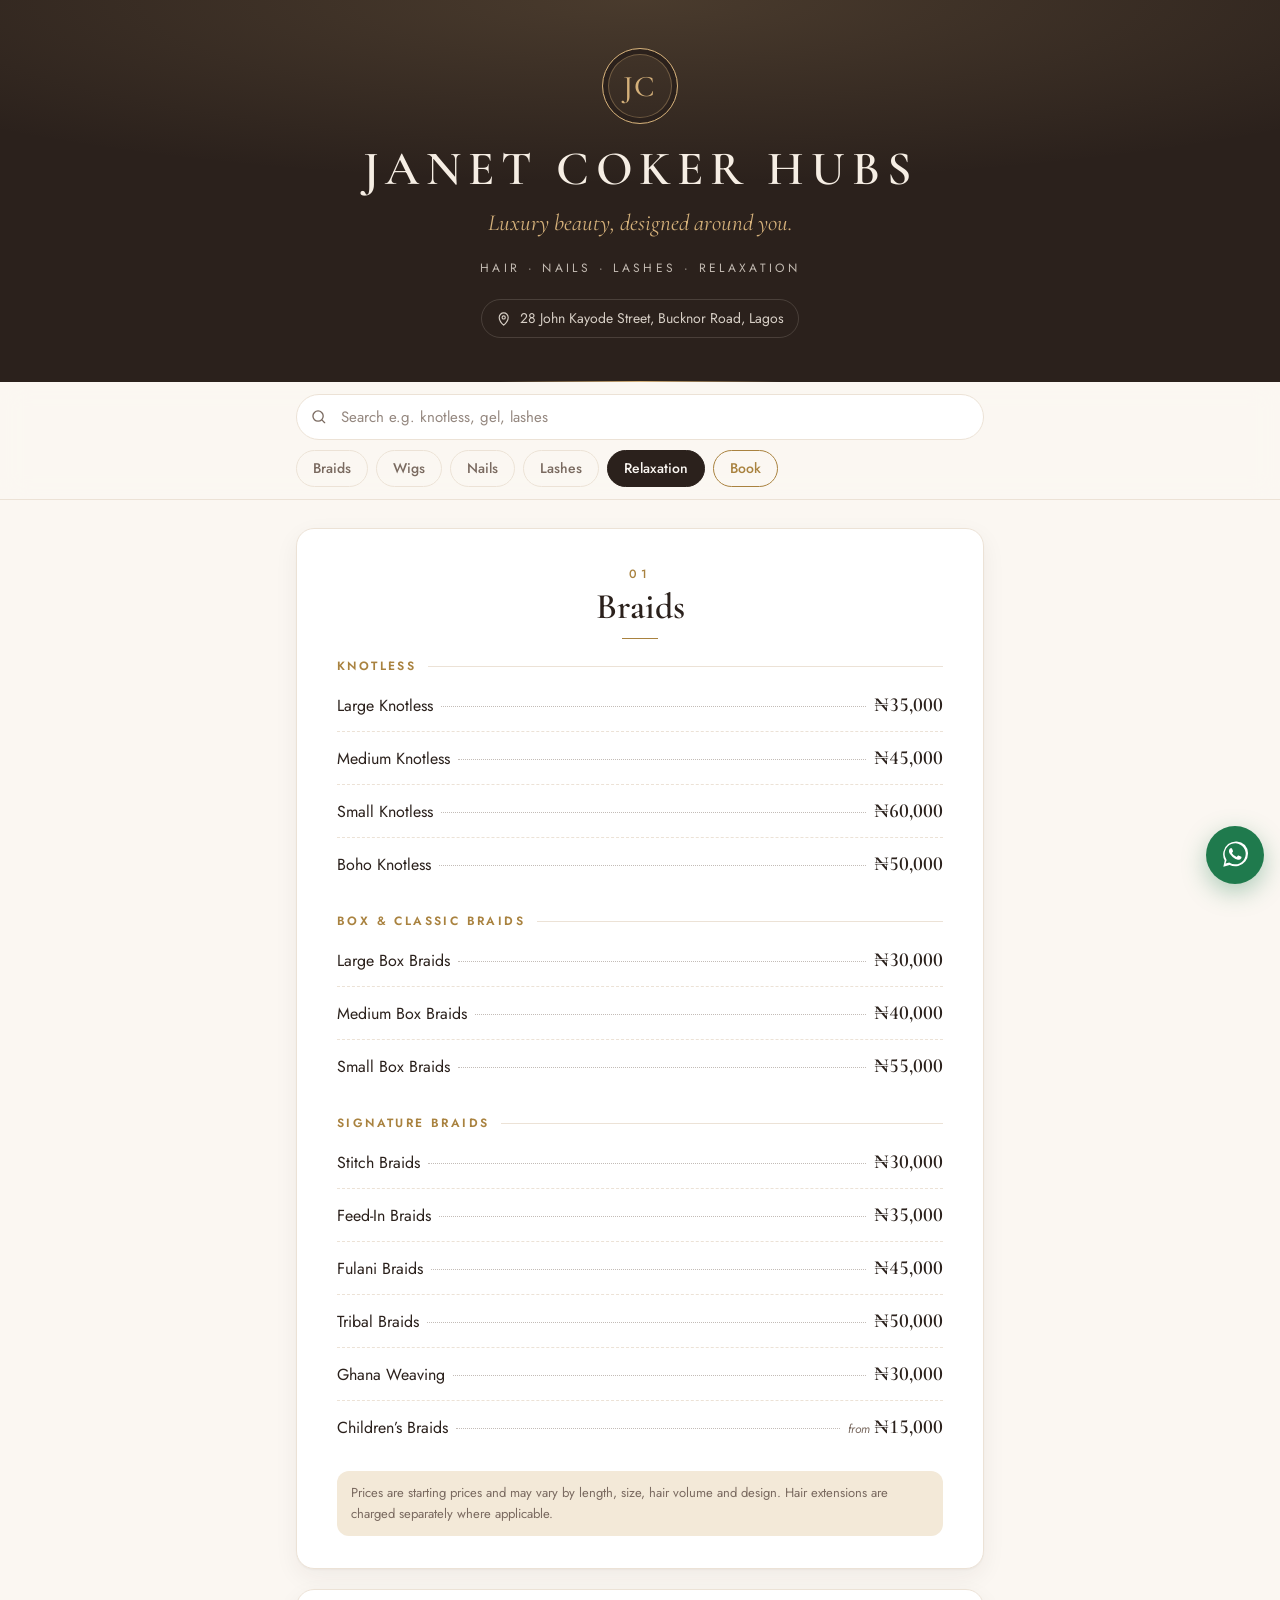
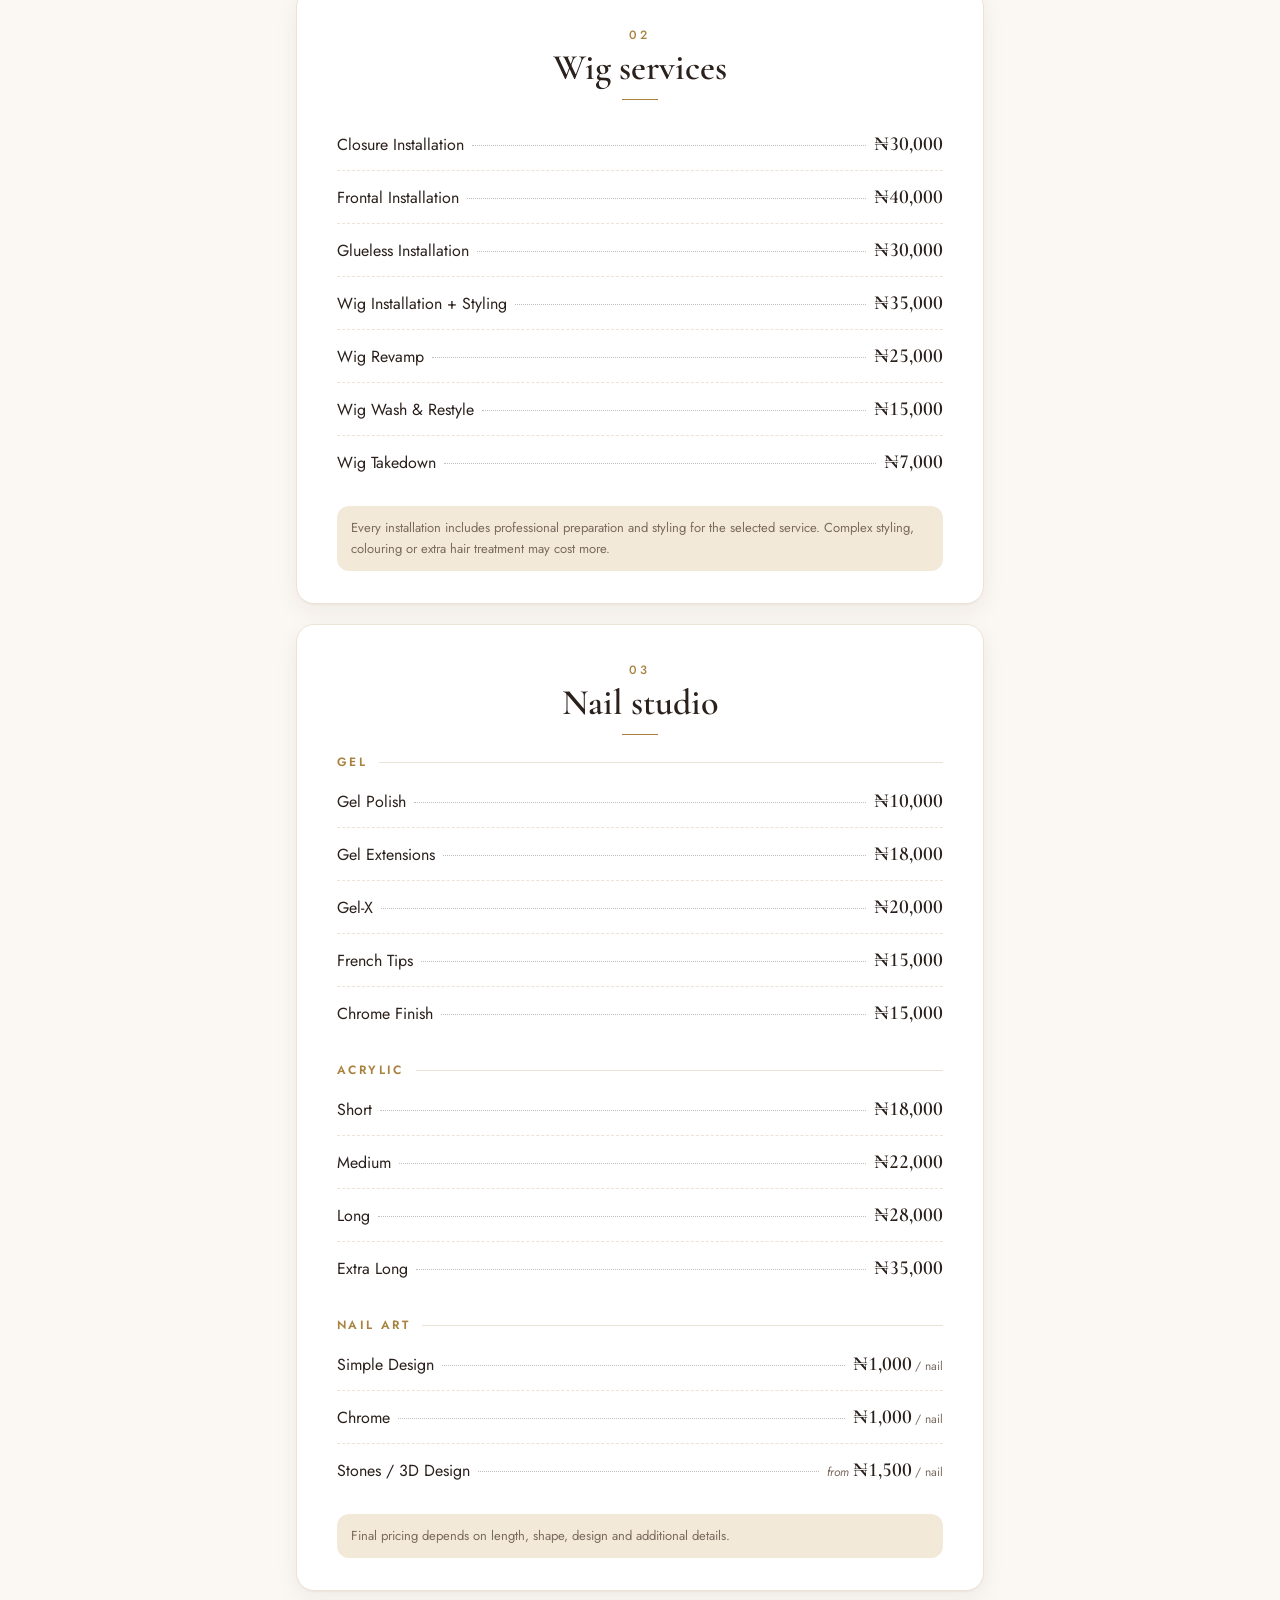
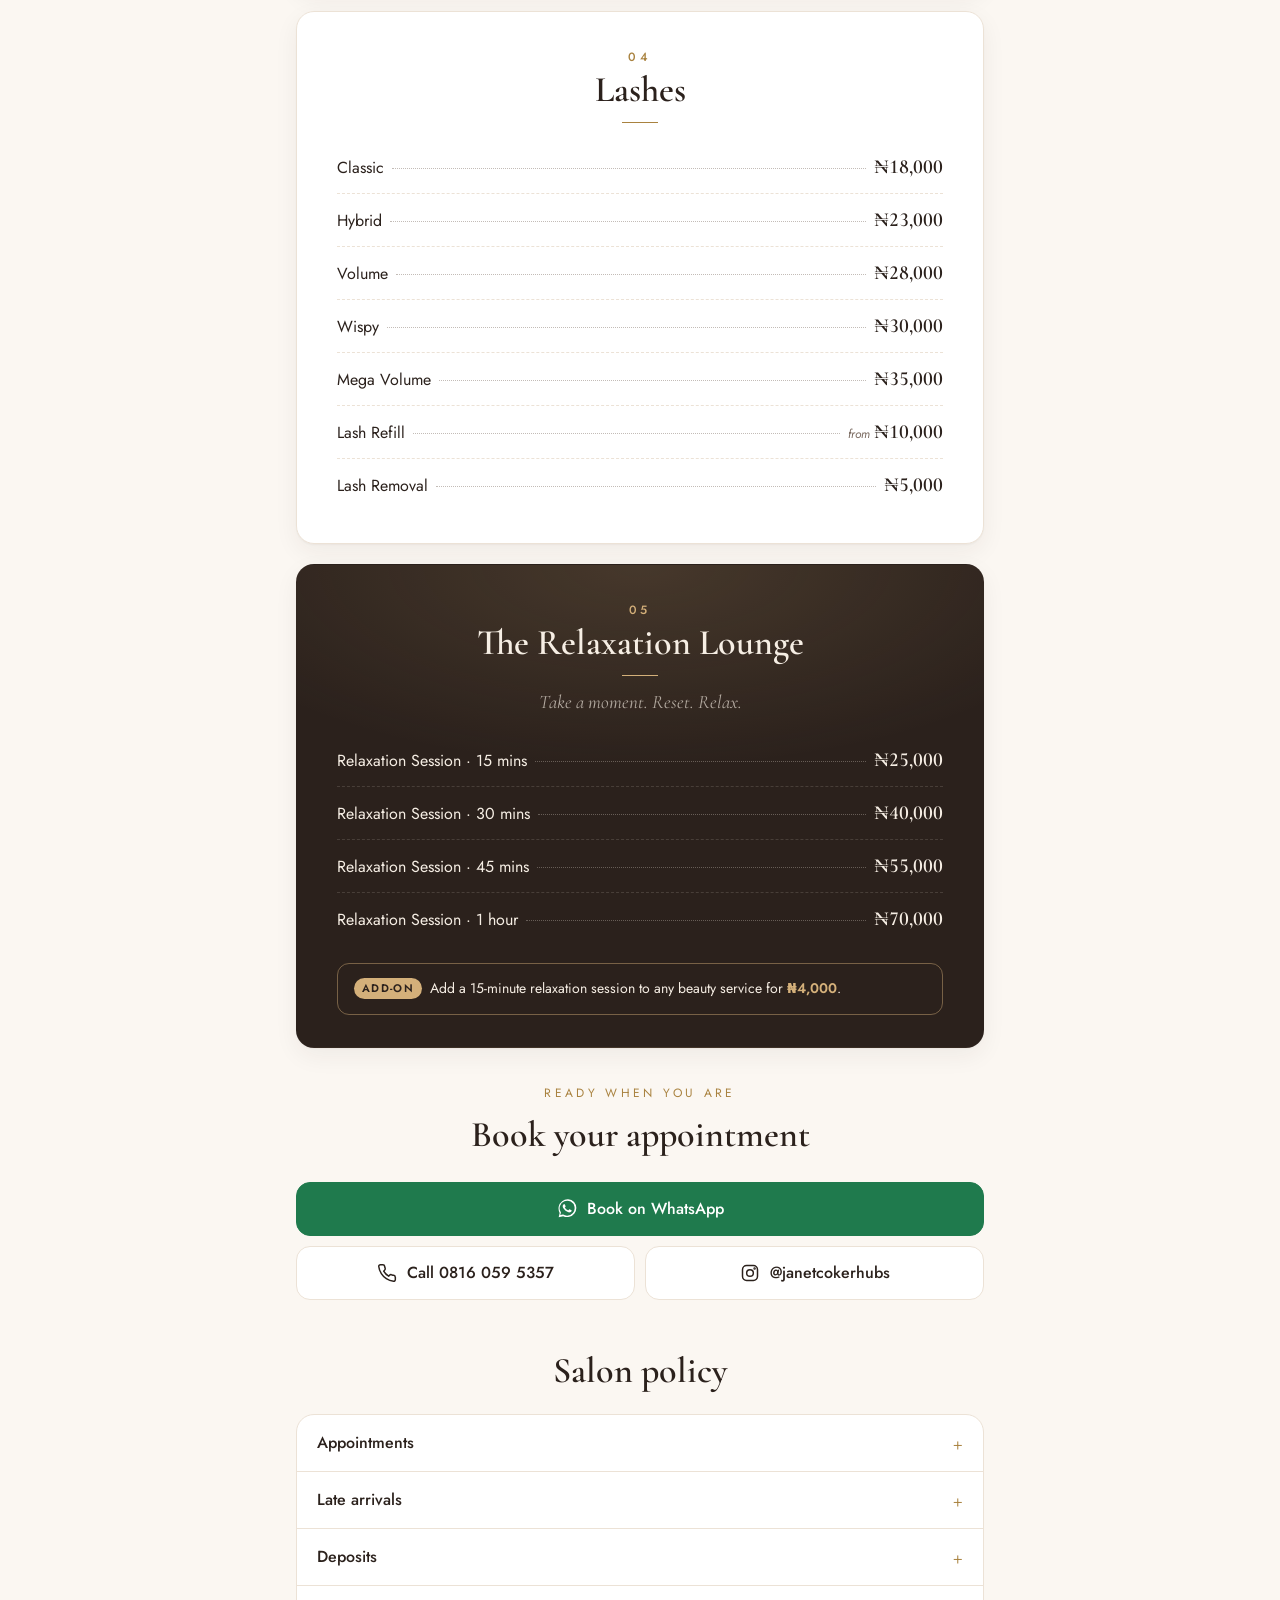
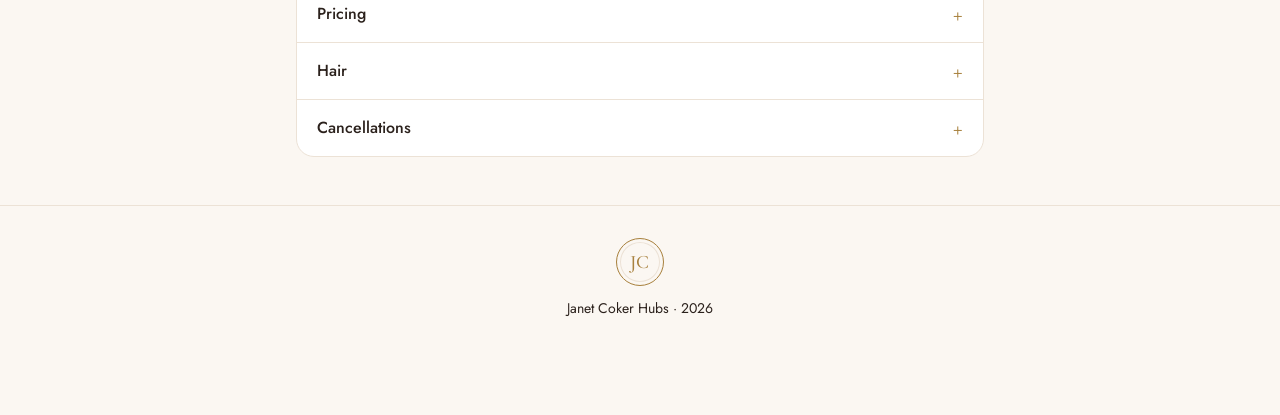
==== index.html @ 0c4a1c53 "Add Janet Coker Hubs price menu site and QR poster Co-Authored-By: Claude Opus 5.5 <noreply@anthropi" ====
<!doctype html>
<html lang="en">
<head>
  <meta charset="utf-8">
  <meta name="viewport" content="width=device-width, initial-scale=1, viewport-fit=cover">
  <title>Janet Coker Hubs · Price Menu</title>
  <meta name="description" content="Price menu for Janet Coker Hubs — braids, wig services, nails, lashes and relaxation. 28 John Kayode Street, Bucknor Road, Lagos.">
  <meta name="theme-color" content="#2B211C">
  <link rel="icon" href="data:image/svg+xml,%3Csvg xmlns='http://www.w3.org/2000/svg' viewBox='0 0 64 64'%3E%3Ccircle cx='32' cy='32' r='30' fill='%232B211C'/%3E%3Ctext x='32' y='41' font-family='Georgia,serif' font-size='24' fill='%23D4B07A' text-anchor='middle'%3EJC%3C/text%3E%3C/svg%3E">
  <link rel="preconnect" href="https://fonts.googleapis.com">
  <link rel="preconnect" href="https://fonts.gstatic.com" crossorigin>
  <link href="https://fonts.googleapis.com/css2?family=Cormorant+Garamond:ital,wght@0,500;0,600;1,500&family=Jost:wght@400;500;600&display=swap" rel="stylesheet">
  <link rel="stylesheet" href="styles.css">
</head>
<body>

  <header class="hero">
    <div class="hero__inner">
      <div class="monogram" aria-hidden="true">JC</div>
      <h1 class="brand">Janet Coker Hubs</h1>
      <p class="tagline">Luxury beauty, designed around you.</p>
      <p class="services-line">Hair · Nails · Lashes · Relaxation</p>
      <a class="address" href="https://www.google.com/maps/search/?api=1&query=28+John+Kayode+Street,+Bucknor+Road,+Lagos" target="_blank" rel="noopener">
        <svg viewBox="0 0 24 24" aria-hidden="true"><path d="M12 22s7-6.2 7-12a7 7 0 1 0-14 0c0 5.8 7 12 7 12z"/><circle cx="12" cy="10" r="2.5"/></svg>
        28 John Kayode Street, Bucknor Road, Lagos
      </a>
    </div>
  </header>

  <nav class="toolbar" aria-label="Menu sections">
    <div class="search">
      <svg viewBox="0 0 24 24" aria-hidden="true"><circle cx="11" cy="11" r="7"/><path d="m20 20-3.5-3.5"/></svg>
      <input id="search" type="search" placeholder="Search e.g. knotless, gel, lashes" autocomplete="off" aria-label="Search services">
      <button id="clear-search" class="search__clear" type="button" aria-label="Clear search" hidden>&times;</button>
    </div>
    <ul class="chips" id="chips"></ul>
  </nav>

  <main id="menu" class="menu"></main>

  <p class="no-results" id="no-results" hidden>
    No services match “<span id="no-results-term"></span>”.<br>
    Message us on WhatsApp and we’ll help you out.
  </p>

  <section class="book" id="book" aria-labelledby="book-title">
    <p class="eyebrow">Ready when you are</p>
    <h2 id="book-title">Book your appointment</h2>
    <div class="book__actions">
      <a class="btn btn--primary" href="https://wa.me/2348160595357" target="_blank" rel="noopener">
        <svg viewBox="0 0 24 24" aria-hidden="true"><path d="M20.5 3.5A11 11 0 0 0 3.2 16.7L2 22l5.4-1.4A11 11 0 0 0 20.5 3.5zM12 20a8.9 8.9 0 0 1-4.6-1.3l-.3-.2-3.2.8.9-3.1-.2-.3A9 9 0 1 1 12 20zm4.9-6.7c-.3-.1-1.6-.8-1.8-.9-.3-.1-.4-.1-.6.1l-.8 1c-.2.2-.3.2-.6.1a7.4 7.4 0 0 1-3.6-3.2c-.3-.5.3-.4.8-1.4.1-.2 0-.3 0-.4l-.8-2c-.2-.5-.4-.4-.6-.4h-.5a1 1 0 0 0-.7.3 3 3 0 0 0-.9 2.2 5.1 5.1 0 0 0 1.1 2.7 11.7 11.7 0 0 0 4.5 4c1.7.7 2.3.8 3.2.6a2.7 2.7 0 0 0 1.8-1.2 2.2 2.2 0 0 0 .1-1.2c0-.1-.2-.2-.5-.3z"/></svg>
        Book on WhatsApp
      </a>
      <a class="btn" href="tel:+2348160595357">
        <svg viewBox="0 0 24 24" aria-hidden="true" class="stroke"><path d="M22 16.9v3a2 2 0 0 1-2.2 2 19.8 19.8 0 0 1-8.6-3.1 19.5 19.5 0 0 1-6-6A19.8 19.8 0 0 1 2.1 4.2 2 2 0 0 1 4.1 2h3a2 2 0 0 1 2 1.7c.1.9.4 1.8.7 2.7a2 2 0 0 1-.5 2.1L8 9.8a16 16 0 0 0 6 6l1.3-1.3a2 2 0 0 1 2.1-.4c.9.3 1.8.6 2.7.7a2 2 0 0 1 1.7 2z"/></svg>
        Call 0816 059 5357
      </a>
      <a class="btn" href="https://instagram.com/janetcokerhubs" target="_blank" rel="noopener">
        <svg viewBox="0 0 24 24" aria-hidden="true" class="stroke"><rect x="3" y="3" width="18" height="18" rx="5"/><circle cx="12" cy="12" r="4"/><circle cx="17.5" cy="6.5" r=".6"/></svg>
        @janetcokerhubs
      </a>
    </div>
  </section>

  <section class="policy" id="policy" aria-labelledby="policy-title">
    <h2 id="policy-title">Salon policy</h2>
    <div class="policy__list" id="policy-list"></div>
  </section>

  <footer class="footer">
    <div class="monogram monogram--small" aria-hidden="true">JC</div>
    <p>Janet Coker Hubs &middot; <span id="year"></span></p>
  </footer>

  <a class="fab" href="https://wa.me/2348160595357" target="_blank" rel="noopener" aria-label="Book on WhatsApp">
    <svg viewBox="0 0 24 24" aria-hidden="true"><path d="M20.5 3.5A11 11 0 0 0 3.2 16.7L2 22l5.4-1.4A11 11 0 0 0 20.5 3.5zM12 20a8.9 8.9 0 0 1-4.6-1.3l-.3-.2-3.2.8.9-3.1-.2-.3A9 9 0 1 1 12 20zm4.9-6.7c-.3-.1-1.6-.8-1.8-.9-.3-.1-.4-.1-.6.1l-.8 1c-.2.2-.3.2-.6.1a7.4 7.4 0 0 1-3.6-3.2c-.3-.5.3-.4.8-1.4.1-.2 0-.3 0-.4l-.8-2c-.2-.5-.4-.4-.6-.4h-.5a1 1 0 0 0-.7.3 3 3 0 0 0-.9 2.2 5.1 5.1 0 0 0 1.1 2.7 11.7 11.7 0 0 0 4.5 4c1.7.7 2.3.8 3.2.6a2.7 2.7 0 0 0 1.8-1.2 2.2 2.2 0 0 0 .1-1.2c0-.1-.2-.2-.5-.3z"/></svg>
  </a>

  <script src="menu-data.js"></script>
  <script src="script.js"></script>
</body>
</html>
---- styles.css ----
/* ============ Theme ============ */
:root {
  --bg: #fbf7f2;
  --surface: #ffffff;
  --ink: #2b211c;
  --muted: #7a6a60;
  --line: #ece2d6;
  --gold: #a9823f;
  --gold-soft: #f3e9d8;
  --hero-bg: #2b211c;
  --hero-ink: #f6eee4;
  --hero-gold: #d4b07a;
  --shadow: 0 1px 2px rgba(43, 33, 28, .04), 0 8px 24px rgba(43, 33, 28, .06);
  --serif: "Cormorant Garamond", Georgia, "Times New Roman", serif;
  --sans: "Jost", system-ui, -apple-system, "Segoe UI", Roboto, sans-serif;
  --radius: 18px;
  --toolbar-h: 124px;
  color-scheme: light;
}

@media (prefers-color-scheme: dark) {
  :root:not([data-theme="light"]) {
    --bg: #15110f;
    --surface: #1f1916;
    --ink: #f3eae0;
    --muted: #a8998d;
    --line: #342a24;
    --gold: #d4b07a;
    --gold-soft: #2c231d;
    --hero-bg: #0f0c0a;
    --shadow: 0 1px 2px rgba(0, 0, 0, .3), 0 8px 24px rgba(0, 0, 0, .25);
    color-scheme: dark;
  }
}
:root[data-theme="dark"] {
  --bg: #15110f;
  --surface: #1f1916;
  --ink: #f3eae0;
  --muted: #a8998d;
  --line: #342a24;
  --gold: #d4b07a;
  --gold-soft: #2c231d;
  --hero-bg: #0f0c0a;
  --shadow: 0 1px 2px rgba(0, 0, 0, .3), 0 8px 24px rgba(0, 0, 0, .25);
  color-scheme: dark;
}

/* ============ Base ============ */
*, *::before, *::after { box-sizing: border-box; }
html { scroll-behavior: smooth; -webkit-text-size-adjust: 100%; }
@media (prefers-reduced-motion: reduce) { html { scroll-behavior: auto; } }

body {
  margin: 0;
  background: var(--bg);
  color: var(--ink);
  font-family: var(--sans);
  font-size: 16px;
  line-height: 1.5;
  -webkit-font-smoothing: antialiased;
}
h1, h2, h3, p { margin: 0; }
a { color: inherit; }
[hidden] { display: none !important; }
svg { width: 1.1em; height: 1.1em; flex: none; fill: currentColor; }
svg.stroke, .search svg, .address svg {
  fill: none; stroke: currentColor; stroke-width: 1.8; stroke-linecap: round; stroke-linejoin: round;
}

/* ============ Hero ============ */
.hero {
  background:
    radial-gradient(120% 80% at 50% 0%, rgba(212, 176, 122, .18), transparent 60%),
    var(--hero-bg);
  color: var(--hero-ink);
  text-align: center;
  padding: calc(48px + env(safe-area-inset-top)) 16px 44px;
  position: relative;
  overflow: hidden;
}
.hero::after {
  content: "";
  position: absolute; left: 50%; bottom: 0;
  width: min(280px, 60%); height: 1px;
  transform: translateX(-50%);
  background: linear-gradient(90deg, transparent, var(--hero-gold), transparent);
}
.hero__inner { max-width: 560px; margin: 0 auto; animation: rise .8s ease both; }

.monogram {
  width: 76px; height: 76px;
  margin: 0 auto 20px;
  display: grid; place-items: center;
  border: 1px solid var(--hero-gold);
  border-radius: 50%;
  font-family: var(--serif);
  font-size: 30px;
  font-weight: 500;
  letter-spacing: .04em;
  color: var(--hero-gold);
  box-shadow: inset 0 0 0 5px var(--hero-bg), inset 0 0 0 6px rgba(212, 176, 122, .35);
}
.monogram--small {
  width: 48px; height: 48px; font-size: 19px; margin-bottom: 12px;
  color: var(--gold); border-color: var(--gold);
  box-shadow: inset 0 0 0 3px var(--bg), inset 0 0 0 4px var(--line);
}

.brand {
  font-family: var(--serif);
  font-weight: 600;
  font-size: clamp(32px, 9vw, 48px);
  line-height: 1.05;
  letter-spacing: .14em;
  text-transform: uppercase;
}
.tagline {
  margin-top: 12px;
  font-family: var(--serif);
  font-style: italic;
  font-size: clamp(19px, 5vw, 23px);
  color: var(--hero-gold);
}
.services-line {
  margin-top: 18px;
  font-size: 12px;
  letter-spacing: .28em;
  text-transform: uppercase;
  opacity: .75;
}
.address {
  margin-top: 22px;
  display: inline-flex; align-items: center; gap: 8px;
  font-size: 14px;
  text-decoration: none;
  opacity: .85;
  padding: 8px 14px;
  border: 1px solid rgba(246, 238, 228, .18);
  border-radius: 999px;
  transition: border-color .2s, opacity .2s;
}
.address:hover { opacity: 1; border-color: var(--hero-gold); }

/* ============ Sticky toolbar ============ */
.toolbar {
  position: sticky; top: 0; z-index: 10;
  background: color-mix(in srgb, var(--bg) 88%, transparent);
  -webkit-backdrop-filter: blur(14px);
  backdrop-filter: blur(14px);
  border-bottom: 1px solid var(--line);
  padding: 12px 0 10px;
}
.search {
  max-width: 720px;
  margin: 0 auto;
  padding: 0 16px;
  position: relative;
  display: flex; align-items: center;
}
.search svg {
  position: absolute; left: 30px;
  color: var(--muted);
  pointer-events: none;
}
.search input {
  width: 100%;
  height: 46px;
  padding: 0 44px 0 44px;
  font: inherit;
  font-size: 15px;
  color: var(--ink);
  background: var(--surface);
  border: 1px solid var(--line);
  border-radius: 999px;
  outline: none;
  transition: border-color .2s, box-shadow .2s;
  -webkit-appearance: none;
  appearance: none;
}
.search input::placeholder { color: var(--muted); opacity: .8; }
.search input::-webkit-search-cancel-button { display: none; }
.search input:focus { border-color: var(--gold); box-shadow: 0 0 0 4px var(--gold-soft); }
.search__clear {
  position: absolute; right: 24px;
  width: 32px; height: 32px;
  border: 0; border-radius: 50%;
  background: var(--gold-soft);
  color: var(--ink);
  font-size: 20px; line-height: 1;
  cursor: pointer;
}

.chips {
  list-style: none;
  margin: 10px auto 0;
  padding: 0 16px 2px;
  max-width: 720px;
  display: flex; gap: 8px;
  overflow-x: auto;
  scrollbar-width: none;
  scroll-snap-type: x proximity;
}
.chips::-webkit-scrollbar { display: none; }
.chip {
  display: block;
  white-space: nowrap;
  padding: 7px 16px;
  font-size: 14px;
  font-weight: 500;
  text-decoration: none;
  color: var(--muted);
  border: 1px solid var(--line);
  border-radius: 999px;
  scroll-snap-align: start;
  transition: background .2s, color .2s, border-color .2s;
}
.chip:hover { color: var(--ink); border-color: var(--gold); }
.chip.is-active { background: var(--ink); color: var(--bg); border-color: var(--ink); }
.chip--book { color: var(--gold); border-color: var(--gold); }

/* ============ Menu ============ */
.menu {
  max-width: 720px;
  margin: 0 auto;
  padding: 28px 16px 8px;
  display: grid;
  gap: 20px;
}
.section {
  scroll-margin-top: calc(var(--toolbar-h) + 12px);
  background: var(--surface);
  border: 1px solid var(--line);
  border-radius: var(--radius);
  padding: 28px 20px 24px;
  box-shadow: var(--shadow);
  animation: rise .6s ease both;
}
.section:nth-child(2) { animation-delay: .05s; }
.section:nth-child(3) { animation-delay: .1s; }
.section:nth-child(4) { animation-delay: .15s; }
.section:nth-child(5) { animation-delay: .2s; }

.section__head { text-align: center; margin-bottom: 18px; }
.section__num {
  display: block;
  font-size: 12px;
  letter-spacing: .3em;
  color: var(--gold);
  font-weight: 500;
}
.section__title {
  margin-top: 4px;
  font-family: var(--serif);
  font-weight: 600;
  font-size: clamp(28px, 7.5vw, 36px);
  line-height: 1.1;
}
.section__title::after {
  content: "";
  display: block;
  width: 36px; height: 1px;
  margin: 12px auto 0;
  background: var(--gold);
}
.section__subtitle {
  margin-top: 12px;
  font-family: var(--serif);
  font-style: italic;
  font-size: 19px;
  color: var(--muted);
}

.group + .group { margin-top: 22px; }
.group__title {
  font-size: 12px;
  font-weight: 600;
  letter-spacing: .2em;
  text-transform: uppercase;
  color: var(--gold);
  margin-bottom: 4px;
  display: flex; align-items: center; gap: 12px;
}
.group__title::after { content: ""; flex: 1; height: 1px; background: var(--line); }

.items { list-style: none; margin: 0; padding: 0; }
.item {
  display: flex;
  align-items: baseline;
  gap: 8px;
  padding: 11px 0;
  border-bottom: 1px dashed var(--line);
}
.item:last-child { border-bottom: 0; }
.item__name { font-size: 16px; }
.item__dots {
  flex: 1;
  min-width: 16px;
  border-bottom: 1px dotted color-mix(in srgb, var(--muted) 45%, transparent);
  transform: translateY(-4px);
}
.price {
  font-family: var(--serif);
  font-weight: 600;
  font-size: 20px;
  white-space: nowrap;
  font-variant-numeric: lining-nums tabular-nums;
}
.price__from, .price__unit {
  font-family: var(--sans);
  font-weight: 400;
  font-size: 12px;
  color: var(--muted);
}
.price__from { margin-right: 4px; text-transform: lowercase; font-style: italic; }
.price__unit { margin-left: 3px; }

.note {
  margin-top: 18px;
  padding: 12px 14px;
  font-size: 13px;
  line-height: 1.55;
  color: var(--muted);
  background: var(--gold-soft);
  border-radius: 12px;
}

/* Featured relaxation lounge */
.section--featured {
  background:
    radial-gradient(100% 60% at 50% 0%, rgba(212, 176, 122, .16), transparent 70%),
    var(--hero-bg);
  color: var(--hero-ink);
  border-color: transparent;
  --line: rgba(246, 238, 228, .14);
  --muted: rgba(246, 238, 228, .65);
  --gold: var(--hero-gold);
}
.section--featured .section__title { color: var(--hero-ink); }
.callout {
  margin-top: 18px;
  padding: 14px 16px;
  border: 1px solid rgba(212, 176, 122, .45);
  border-radius: 12px;
  font-size: 14px;
  line-height: 1.55;
}
.callout strong { color: var(--hero-gold); font-weight: 600; }
.callout__badge {
  display: inline-block;
  margin-right: 8px;
  padding: 2px 8px;
  font-size: 11px;
  font-weight: 600;
  letter-spacing: .12em;
  text-transform: uppercase;
  color: var(--hero-bg);
  background: var(--hero-gold);
  border-radius: 999px;
  vertical-align: 1px;
}

/* When searching, drop the decorative numbering clutter */
.is-searching .section { animation: none; }

.no-results {
  max-width: 720px;
  margin: 8px auto 0;
  padding: 32px 16px;
  text-align: center;
  color: var(--muted);
}

/* ============ Booking ============ */
.book {
  scroll-margin-top: calc(var(--toolbar-h) + 12px);
  max-width: 720px;
  margin: 28px auto 0;
  padding: 0 16px;
  text-align: center;
}
.eyebrow {
  font-size: 12px;
  letter-spacing: .28em;
  text-transform: uppercase;
  color: var(--gold);
}
.book h2, .policy h2 {
  margin-top: 6px;
  font-family: var(--serif);
  font-weight: 600;
  font-size: clamp(28px, 7.5vw, 36px);
}
.book__actions {
  margin-top: 20px;
  display: grid;
  gap: 10px;
}
.btn {
  display: flex; align-items: center; justify-content: center; gap: 10px;
  min-height: 54px;
  padding: 0 20px;
  font-size: 16px;
  font-weight: 500;
  text-decoration: none;
  color: var(--ink);
  background: var(--surface);
  border: 1px solid var(--line);
  border-radius: 14px;
  transition: transform .15s, border-color .2s, box-shadow .2s;
}
.btn:hover { border-color: var(--gold); box-shadow: var(--shadow); }
.btn:active { transform: scale(.98); }
.btn svg { width: 20px; height: 20px; }
.btn--primary {
  background: #1f7a4d;
  border-color: #1f7a4d;
  color: #fff;
}
.btn--primary:hover { border-color: #1f7a4d; background: #1a6a43; }

/* ============ Policy ============ */
.policy {
  max-width: 720px;
  margin: 44px auto 0;
  padding: 0 16px;
}
.policy h2 { text-align: center; margin-bottom: 16px; }
.policy__list {
  background: var(--surface);
  border: 1px solid var(--line);
  border-radius: var(--radius);
  overflow: hidden;
}
.policy details + details { border-top: 1px solid var(--line); }
.policy summary {
  list-style: none;
  cursor: pointer;
  padding: 16px 20px;
  font-weight: 500;
  display: flex; justify-content: space-between; align-items: center; gap: 12px;
}
.policy summary::-webkit-details-marker { display: none; }
.policy summary::after {
  content: "+";
  font-family: var(--serif);
  font-size: 24px;
  line-height: 1;
  color: var(--gold);
  transition: transform .2s;
}
.policy details[open] summary::after { transform: rotate(45deg); }
.policy details p {
  padding: 0 20px 16px;
  color: var(--muted);
  font-size: 15px;
}

/* ============ Footer & FAB ============ */
.footer {
  margin-top: 48px;
  padding: 32px 16px calc(96px + env(safe-area-inset-bottom));
  text-align: center;
  border-top: 1px solid var(--line);
  font-size: 14px;
}
.footer .monogram { margin-left: auto; margin-right: auto; }

.fab {
  position: fixed;
  right: 16px;
  bottom: calc(16px + env(safe-area-inset-bottom));
  z-index: 20;
  width: 58px; height: 58px;
  display: grid; place-items: center;
  border-radius: 50%;
  background: #1f7a4d;
  color: #fff;
  box-shadow: 0 8px 24px rgba(31, 122, 77, .35);
  transition: transform .2s;
}
.fab:hover { transform: scale(1.06); }
.fab svg { width: 28px; height: 28px; }

/* ============ Larger screens ============ */
@media (min-width: 640px) {
  .section { padding: 36px 40px 32px; }
  .book__actions { grid-template-columns: 1fr 1fr; }
  .book__actions .btn--primary { grid-column: 1 / -1; }
}

@keyframes rise {
  from { opacity: 0; transform: translateY(12px); }
  to { opacity: 1; transform: none; }
}
@media (prefers-reduced-motion: reduce) {
  *, *::before, *::after { animation: none !important; transition: none !important; }
}

/* ============ Print ============ */
@media print {
  .toolbar, .fab, .book__actions { display: none; }
  .section { box-shadow: none; break-inside: avoid; }
}
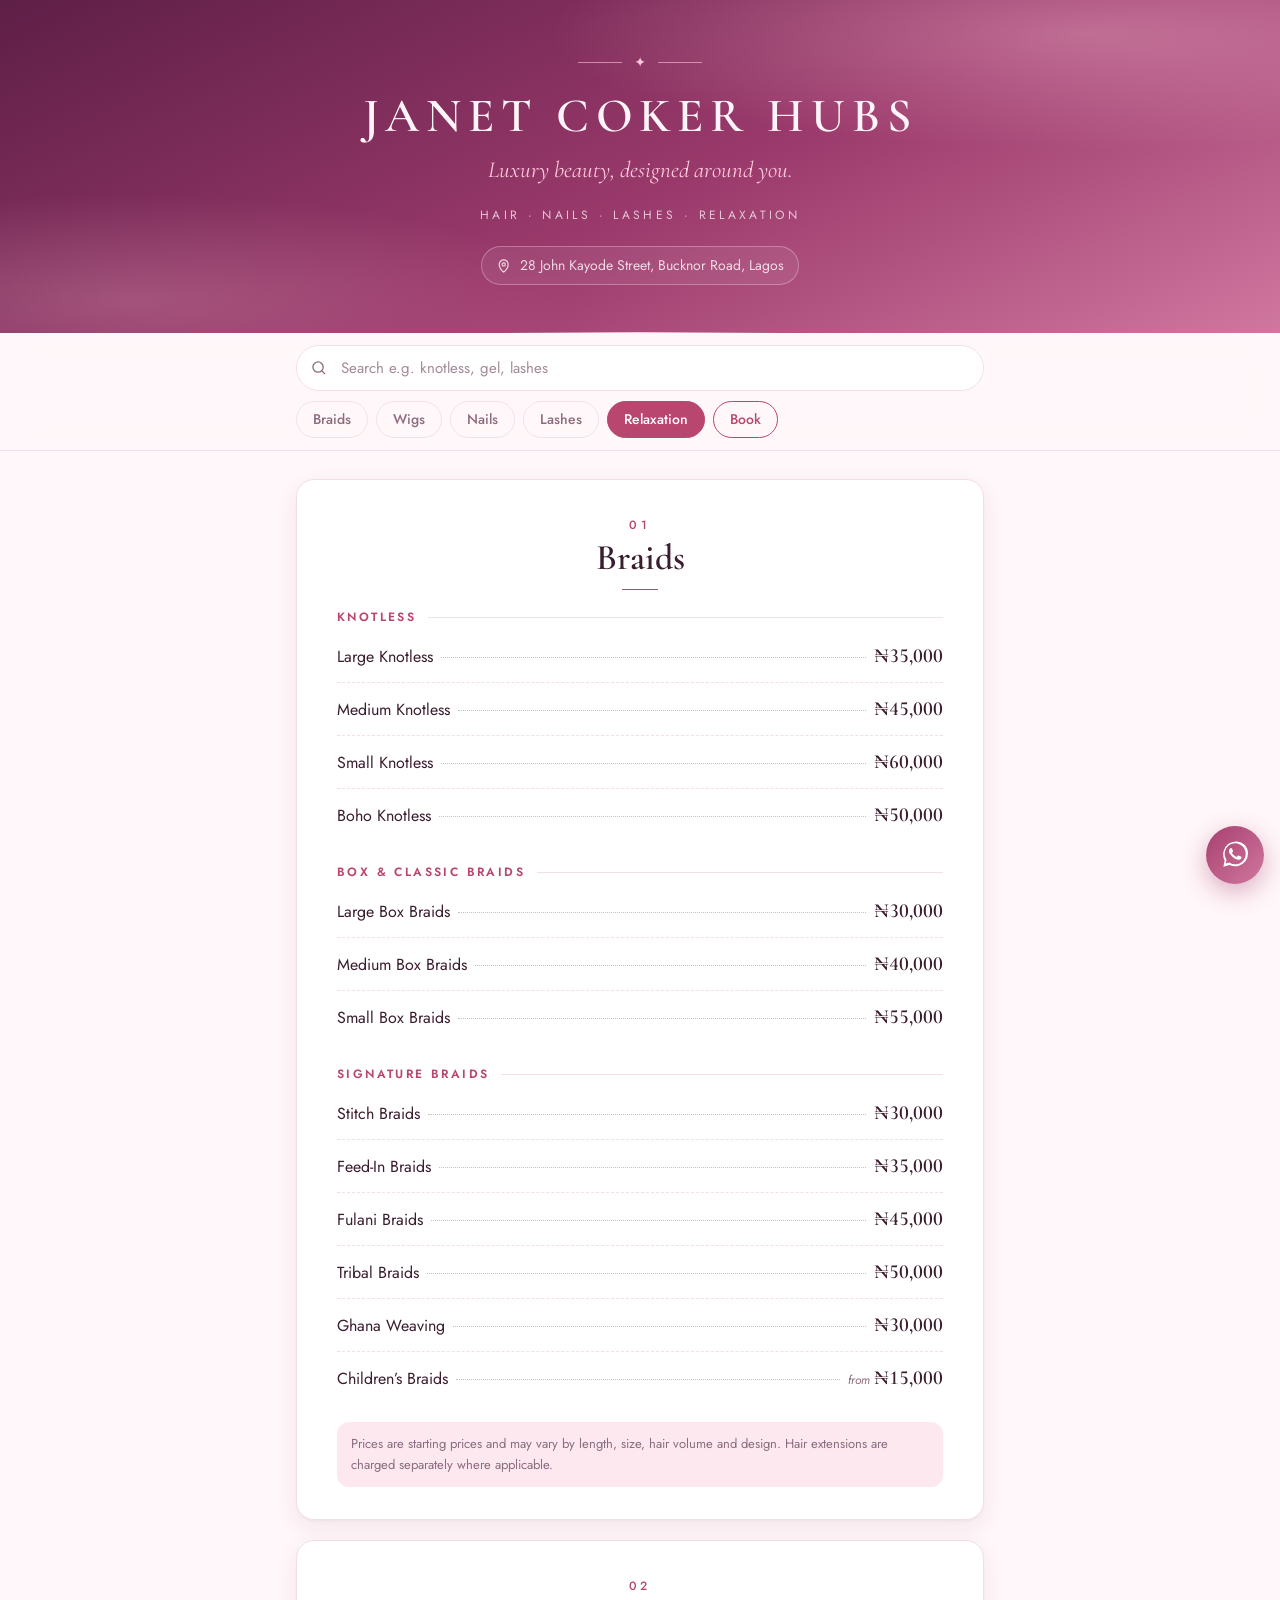
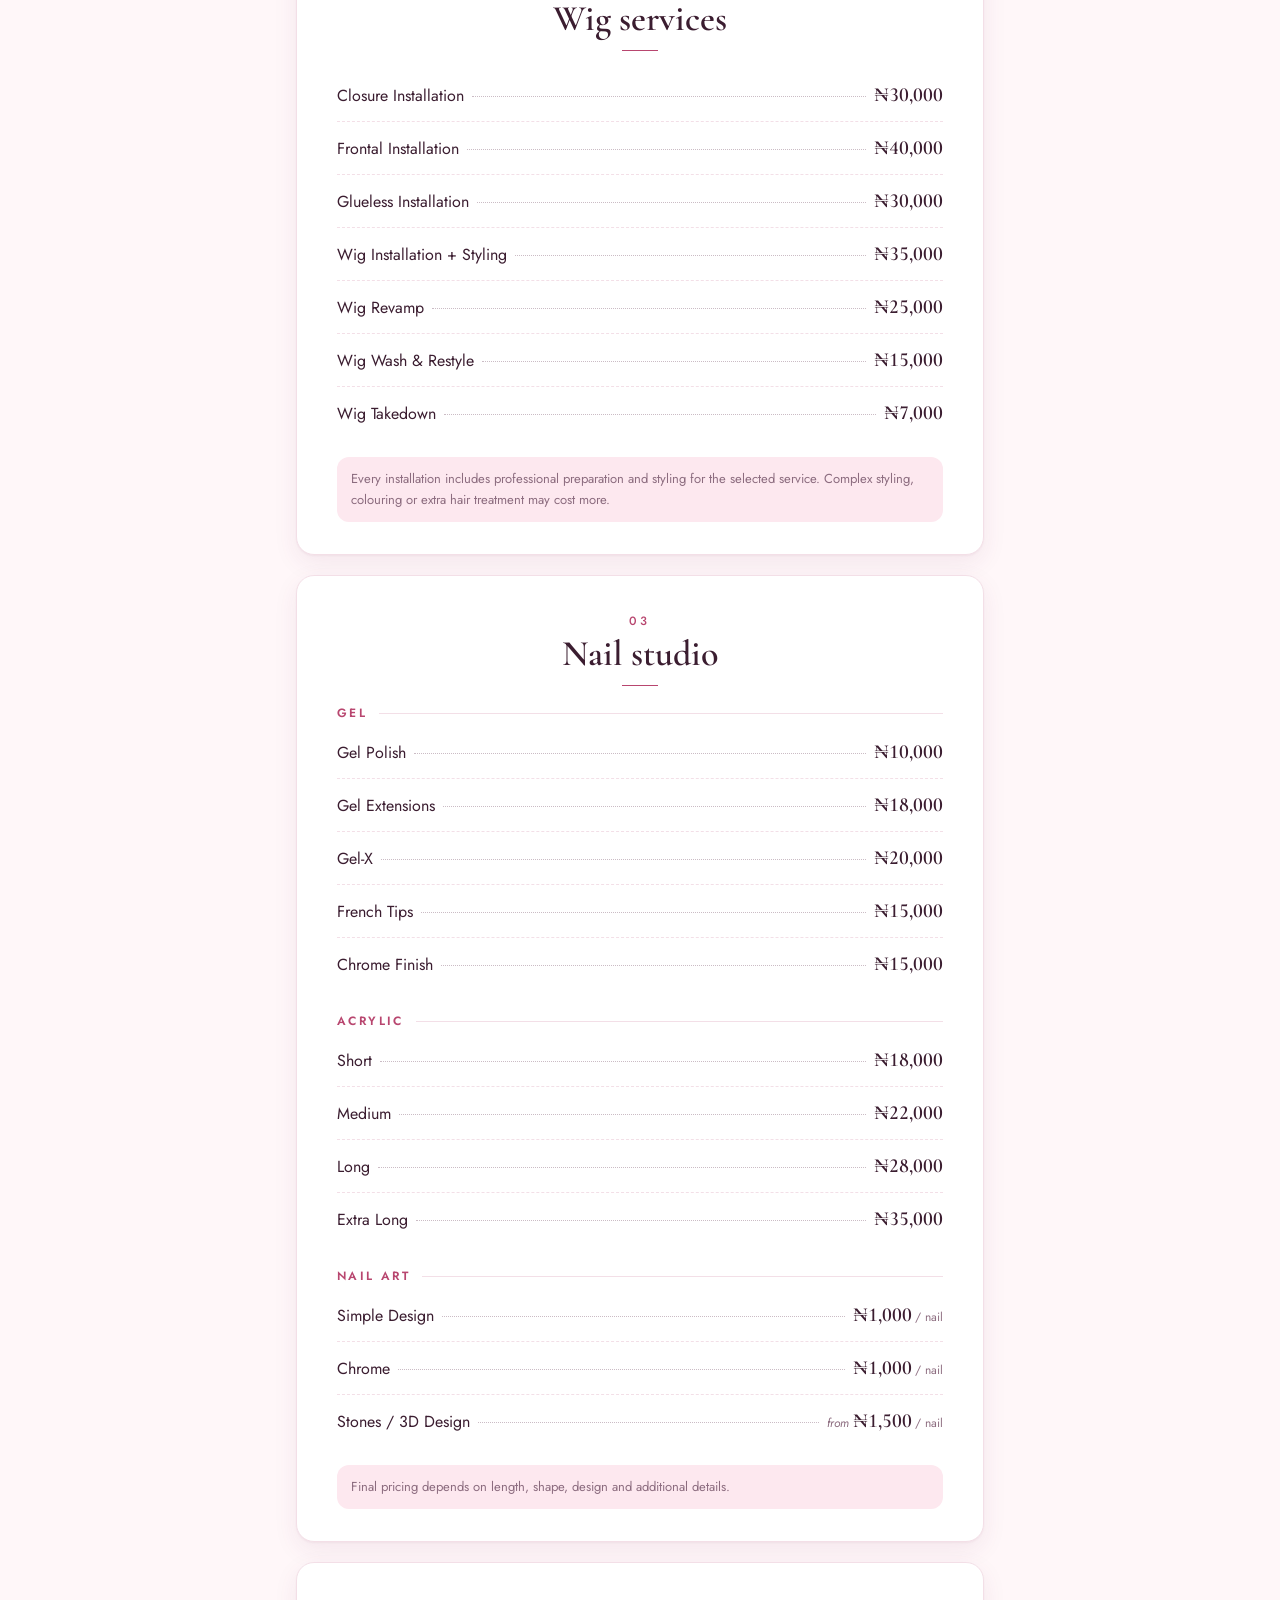
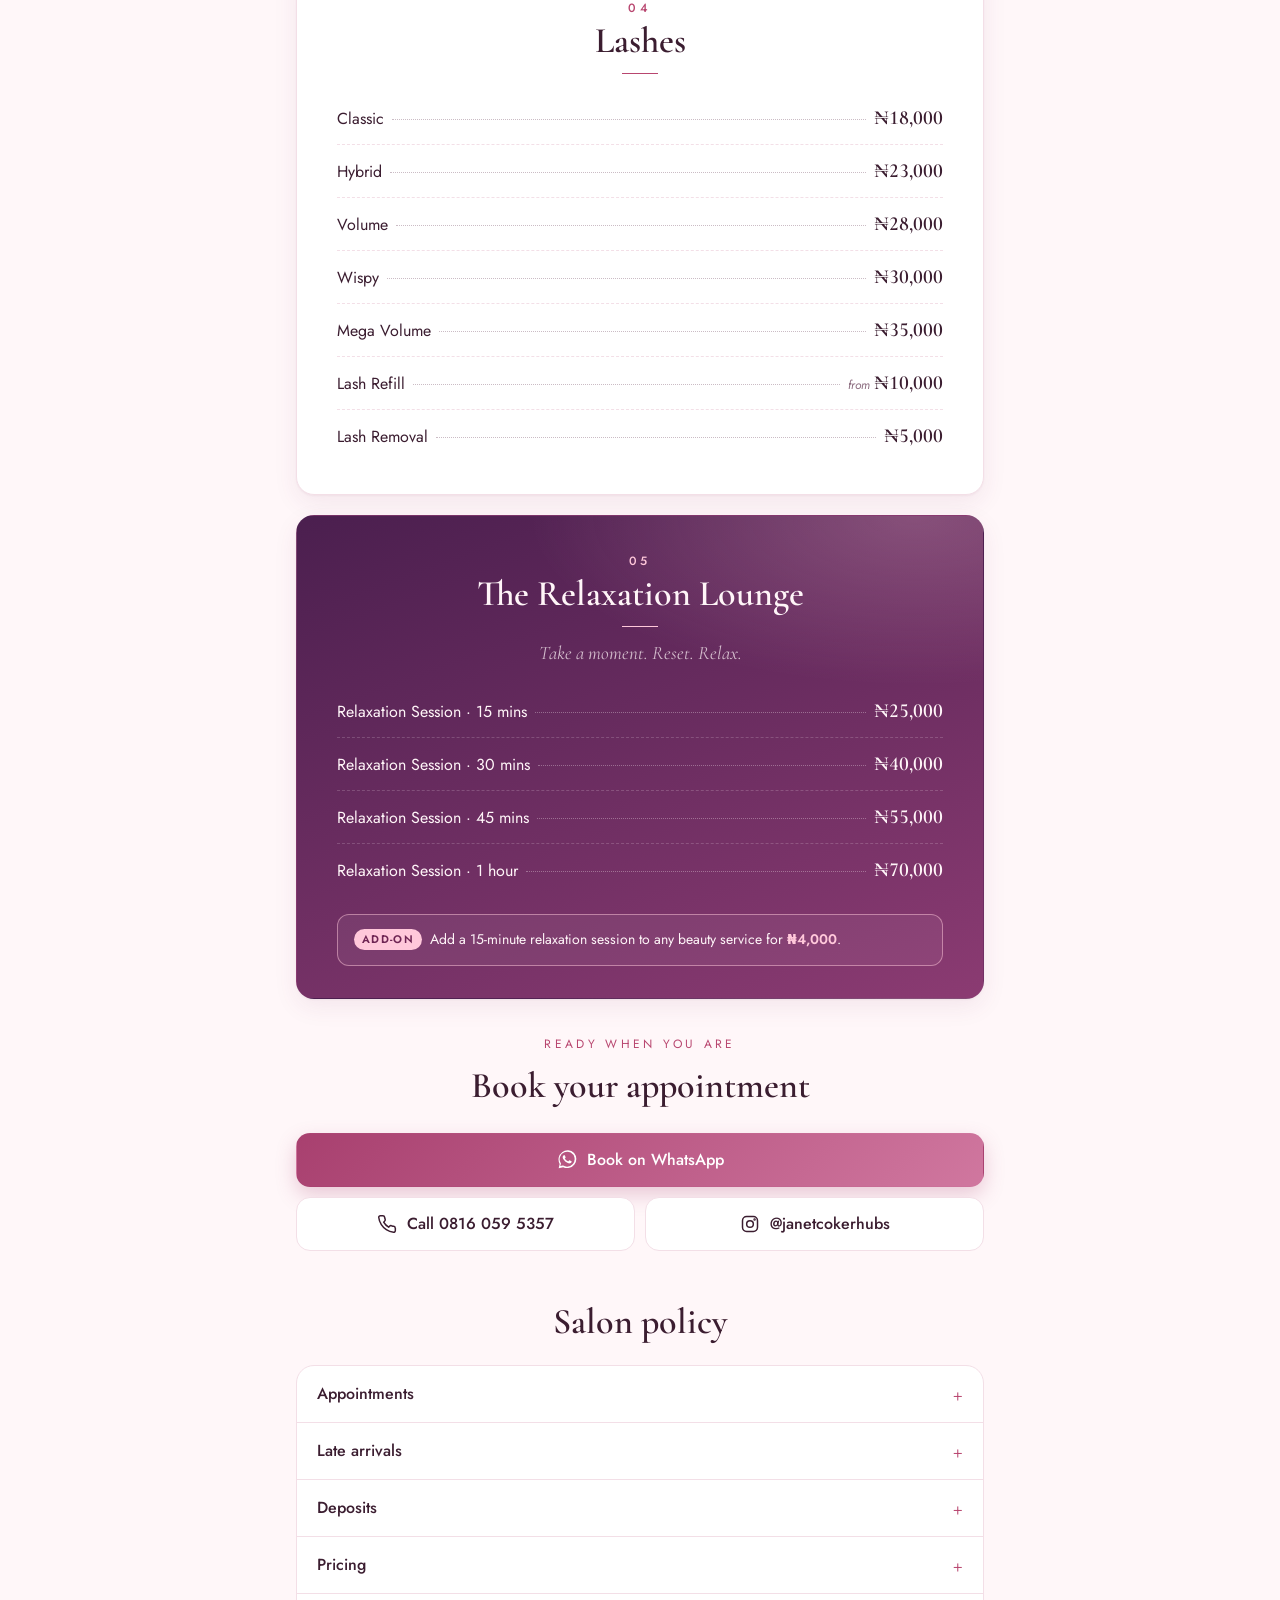
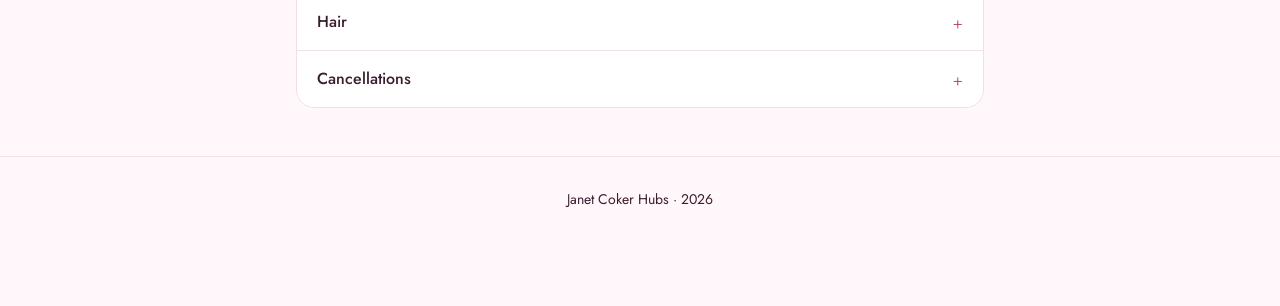
==== commit 2b221ddf: "Switch to blush and berry palette; remove JC monogram Co-Authored-By: Claude Opus 5.5 <noreply@anthr" ====
--- a/index.html
+++ b/index.html
@@ -5,8 +5,8 @@
   <meta name="viewport" content="width=device-width, initial-scale=1, viewport-fit=cover">
   <title>Janet Coker Hubs · Price Menu</title>
   <meta name="description" content="Price menu for Janet Coker Hubs — braids, wig services, nails, lashes and relaxation. 28 John Kayode Street, Bucknor Road, Lagos.">
-  <meta name="theme-color" content="#2B211C">
-  <link rel="icon" href="data:image/svg+xml,%3Csvg xmlns='http://www.w3.org/2000/svg' viewBox='0 0 64 64'%3E%3Ccircle cx='32' cy='32' r='30' fill='%232B211C'/%3E%3Ctext x='32' y='41' font-family='Georgia,serif' font-size='24' fill='%23D4B07A' text-anchor='middle'%3EJC%3C/text%3E%3C/svg%3E">
+  <meta name="theme-color" content="#6E2453">
+  <link rel="icon" href="data:image/svg+xml,%3Csvg xmlns='http://www.w3.org/2000/svg' viewBox='0 0 64 64'%3E%3Ccircle cx='32' cy='32' r='30' fill='%239B3A6C'/%3E%3Cpath d='M32 14l4 14 14 4-14 4-4 14-4-14-14-4 14-4z' fill='%23FFC8DA'/%3E%3C/svg%3E">
   <link rel="preconnect" href="https://fonts.googleapis.com">
   <link rel="preconnect" href="https://fonts.gstatic.com" crossorigin>
   <link href="https://fonts.googleapis.com/css2?family=Cormorant+Garamond:ital,wght@0,500;0,600;1,500&family=Jost:wght@400;500;600&display=swap" rel="stylesheet">
@@ -16,7 +16,7 @@
 
   <header class="hero">
     <div class="hero__inner">
-      <div class="monogram" aria-hidden="true">JC</div>
+      <div class="ornament" aria-hidden="true">✦</div>
       <h1 class="brand">Janet Coker Hubs</h1>
       <p class="tagline">Luxury beauty, designed around you.</p>
       <p class="services-line">Hair · Nails · Lashes · Relaxation</p>
@@ -68,7 +68,6 @@
   </section>
 
   <footer class="footer">
-    <div class="monogram monogram--small" aria-hidden="true">JC</div>
     <p>Janet Coker Hubs &middot; <span id="year"></span></p>
   </footer>
 
--- a/styles.css
+++ b/styles.css
@@ -1,16 +1,18 @@
 /* ============ Theme ============ */
 :root {
-  --bg: #fbf7f2;
+  --bg: #fff7f9;
   --surface: #ffffff;
-  --ink: #2b211c;
-  --muted: #7a6a60;
-  --line: #ece2d6;
-  --gold: #a9823f;
-  --gold-soft: #f3e9d8;
-  --hero-bg: #2b211c;
-  --hero-ink: #f6eee4;
-  --hero-gold: #d4b07a;
-  --shadow: 0 1px 2px rgba(43, 33, 28, .04), 0 8px 24px rgba(43, 33, 28, .06);
+  --ink: #3b1d30;
+  --muted: #8c6c7f;
+  --line: #f3dfe7;
+  --accent: #b8466f;
+  --accent-soft: #fde8ef;
+  --hero-bg: #6e2453;
+  --hero-gradient: linear-gradient(155deg, #5e1f47 0%, #9b3a6c 55%, #d0779f 100%);
+  --hero-ink: #fff5f8;
+  --hero-accent: #ffc8da;
+  --button-gradient: linear-gradient(135deg, #a8406f 0%, #d0779f 100%);
+  --shadow: 0 1px 2px rgba(110, 36, 83, .05), 0 8px 24px rgba(110, 36, 83, .08);
   --serif: "Cormorant Garamond", Georgia, "Times New Roman", serif;
   --sans: "Jost", system-ui, -apple-system, "Segoe UI", Roboto, sans-serif;
   --radius: 18px;
@@ -20,27 +22,29 @@
 
 @media (prefers-color-scheme: dark) {
   :root:not([data-theme="light"]) {
-    --bg: #15110f;
-    --surface: #1f1916;
-    --ink: #f3eae0;
-    --muted: #a8998d;
-    --line: #342a24;
-    --gold: #d4b07a;
-    --gold-soft: #2c231d;
-    --hero-bg: #0f0c0a;
+    --bg: #1b1017;
+    --surface: #26161f;
+    --ink: #f8e9f0;
+    --muted: #bf9fb1;
+    --line: #3d2733;
+    --accent: #f28db5;
+    --accent-soft: #3a1d2c;
+    --hero-bg: #3d1430;
+    --hero-gradient: linear-gradient(155deg, #3a1230 0%, #6e2453 60%, #9b3a6c 100%);
     --shadow: 0 1px 2px rgba(0, 0, 0, .3), 0 8px 24px rgba(0, 0, 0, .25);
     color-scheme: dark;
   }
 }
 :root[data-theme="dark"] {
-  --bg: #15110f;
-  --surface: #1f1916;
-  --ink: #f3eae0;
-  --muted: #a8998d;
-  --line: #342a24;
-  --gold: #d4b07a;
-  --gold-soft: #2c231d;
-  --hero-bg: #0f0c0a;
+  --bg: #1b1017;
+  --surface: #26161f;
+  --ink: #f8e9f0;
+  --muted: #bf9fb1;
+  --line: #3d2733;
+  --accent: #f28db5;
+  --accent-soft: #3a1d2c;
+  --hero-bg: #3d1430;
+  --hero-gradient: linear-gradient(155deg, #3a1230 0%, #6e2453 60%, #9b3a6c 100%);
   --shadow: 0 1px 2px rgba(0, 0, 0, .3), 0 8px 24px rgba(0, 0, 0, .25);
   color-scheme: dark;
 }
@@ -70,11 +74,12 @@
 /* ============ Hero ============ */
 .hero {
   background:
-    radial-gradient(120% 80% at 50% 0%, rgba(212, 176, 122, .18), transparent 60%),
-    var(--hero-bg);
+    radial-gradient(60% 50% at 85% 10%, rgba(255, 200, 218, .35), transparent 70%),
+    radial-gradient(50% 45% at 10% 90%, rgba(255, 200, 218, .22), transparent 70%),
+    var(--hero-gradient);
   color: var(--hero-ink);
   text-align: center;
-  padding: calc(48px + env(safe-area-inset-top)) 16px 44px;
+  padding: calc(52px + env(safe-area-inset-top)) 16px 48px;
   position: relative;
   overflow: hidden;
 }
@@ -83,27 +88,21 @@
   position: absolute; left: 50%; bottom: 0;
   width: min(280px, 60%); height: 1px;
   transform: translateX(-50%);
-  background: linear-gradient(90deg, transparent, var(--hero-gold), transparent);
+  background: linear-gradient(90deg, transparent, var(--hero-accent), transparent);
 }
 .hero__inner { max-width: 560px; margin: 0 auto; animation: rise .8s ease both; }
 
-.monogram {
-  width: 76px; height: 76px;
-  margin: 0 auto 20px;
-  display: grid; place-items: center;
-  border: 1px solid var(--hero-gold);
-  border-radius: 50%;
-  font-family: var(--serif);
-  font-size: 30px;
-  font-weight: 500;
-  letter-spacing: .04em;
-  color: var(--hero-gold);
-  box-shadow: inset 0 0 0 5px var(--hero-bg), inset 0 0 0 6px rgba(212, 176, 122, .35);
-}
-.monogram--small {
-  width: 48px; height: 48px; font-size: 19px; margin-bottom: 12px;
-  color: var(--gold); border-color: var(--gold);
-  box-shadow: inset 0 0 0 3px var(--bg), inset 0 0 0 4px var(--line);
+.ornament {
+  display: flex; align-items: center; justify-content: center; gap: 12px;
+  margin-bottom: 18px;
+  color: var(--hero-accent);
+  font-size: 14px;
+}
+.ornament::before, .ornament::after {
+  content: "";
+  width: 44px; height: 1px;
+  background: currentColor;
+  opacity: .6;
 }
 
 .brand {
@@ -119,7 +118,7 @@
   font-family: var(--serif);
   font-style: italic;
   font-size: clamp(19px, 5vw, 23px);
-  color: var(--hero-gold);
+  color: var(--hero-accent);
 }
 .services-line {
   margin-top: 18px;
@@ -135,11 +134,12 @@
   text-decoration: none;
   opacity: .85;
   padding: 8px 14px;
-  border: 1px solid rgba(246, 238, 228, .18);
+  border: 1px solid rgba(255, 245, 248, .35);
+  background: rgba(255, 255, 255, .08);
   border-radius: 999px;
   transition: border-color .2s, opacity .2s;
 }
-.address:hover { opacity: 1; border-color: var(--hero-gold); }
+.address:hover { opacity: 1; border-color: var(--hero-accent); }
 
 /* ============ Sticky toolbar ============ */
 .toolbar {
@@ -179,12 +179,12 @@
 }
 .search input::placeholder { color: var(--muted); opacity: .8; }
 .search input::-webkit-search-cancel-button { display: none; }
-.search input:focus { border-color: var(--gold); box-shadow: 0 0 0 4px var(--gold-soft); }
+.search input:focus { border-color: var(--accent); box-shadow: 0 0 0 4px var(--accent-soft); }
 .search__clear {
   position: absolute; right: 24px;
   width: 32px; height: 32px;
   border: 0; border-radius: 50%;
-  background: var(--gold-soft);
+  background: var(--accent-soft);
   color: var(--ink);
   font-size: 20px; line-height: 1;
   cursor: pointer;
@@ -214,9 +214,9 @@
   scroll-snap-align: start;
   transition: background .2s, color .2s, border-color .2s;
 }
-.chip:hover { color: var(--ink); border-color: var(--gold); }
-.chip.is-active { background: var(--ink); color: var(--bg); border-color: var(--ink); }
-.chip--book { color: var(--gold); border-color: var(--gold); }
+.chip:hover { color: var(--ink); border-color: var(--accent); }
+.chip.is-active { background: var(--accent); color: var(--surface); border-color: var(--accent); }
+.chip--book { color: var(--accent); border-color: var(--accent); }
 
 /* ============ Menu ============ */
 .menu {
@@ -245,7 +245,7 @@
   display: block;
   font-size: 12px;
   letter-spacing: .3em;
-  color: var(--gold);
+  color: var(--accent);
   font-weight: 500;
 }
 .section__title {
@@ -260,7 +260,7 @@
   display: block;
   width: 36px; height: 1px;
   margin: 12px auto 0;
-  background: var(--gold);
+  background: var(--accent);
 }
 .section__subtitle {
   margin-top: 12px;
@@ -276,7 +276,7 @@
   font-weight: 600;
   letter-spacing: .2em;
   text-transform: uppercase;
-  color: var(--gold);
+  color: var(--accent);
   margin-bottom: 4px;
   display: flex; align-items: center; gap: 12px;
 }
@@ -320,31 +320,32 @@
   font-size: 13px;
   line-height: 1.55;
   color: var(--muted);
-  background: var(--gold-soft);
+  background: var(--accent-soft);
   border-radius: 12px;
 }
 
 /* Featured relaxation lounge */
 .section--featured {
   background:
-    radial-gradient(100% 60% at 50% 0%, rgba(212, 176, 122, .16), transparent 70%),
-    var(--hero-bg);
+    radial-gradient(80% 50% at 90% 0%, rgba(255, 200, 218, .25), transparent 70%),
+    linear-gradient(160deg, #4b1f4f 0%, #8b3b72 100%);
   color: var(--hero-ink);
   border-color: transparent;
-  --line: rgba(246, 238, 228, .14);
-  --muted: rgba(246, 238, 228, .65);
-  --gold: var(--hero-gold);
+  --line: rgba(255, 245, 248, .18);
+  --muted: rgba(255, 245, 248, .72);
+  --accent: var(--hero-accent);
 }
 .section--featured .section__title { color: var(--hero-ink); }
 .callout {
   margin-top: 18px;
   padding: 14px 16px;
-  border: 1px solid rgba(212, 176, 122, .45);
+  border: 1px solid rgba(255, 200, 218, .5);
+  background: rgba(255, 255, 255, .06);
   border-radius: 12px;
   font-size: 14px;
   line-height: 1.55;
 }
-.callout strong { color: var(--hero-gold); font-weight: 600; }
+.callout strong { color: var(--hero-accent); font-weight: 600; }
 .callout__badge {
   display: inline-block;
   margin-right: 8px;
@@ -354,7 +355,7 @@
   letter-spacing: .12em;
   text-transform: uppercase;
   color: var(--hero-bg);
-  background: var(--hero-gold);
+  background: var(--hero-accent);
   border-radius: 999px;
   vertical-align: 1px;
 }
@@ -382,7 +383,7 @@
   font-size: 12px;
   letter-spacing: .28em;
   text-transform: uppercase;
-  color: var(--gold);
+  color: var(--accent);
 }
 .book h2, .policy h2 {
   margin-top: 6px;
@@ -408,15 +409,16 @@
   border-radius: 14px;
   transition: transform .15s, border-color .2s, box-shadow .2s;
 }
-.btn:hover { border-color: var(--gold); box-shadow: var(--shadow); }
+.btn:hover { border-color: var(--accent); box-shadow: var(--shadow); }
 .btn:active { transform: scale(.98); }
 .btn svg { width: 20px; height: 20px; }
 .btn--primary {
-  background: #1f7a4d;
-  border-color: #1f7a4d;
+  background: var(--button-gradient);
+  border-color: transparent;
+  box-shadow: 0 8px 20px rgba(168, 64, 111, .25);
   color: #fff;
 }
-.btn--primary:hover { border-color: #1f7a4d; background: #1a6a43; }
+.btn--primary:hover { border-color: transparent; filter: brightness(1.06); box-shadow: 0 10px 24px rgba(168, 64, 111, .32); }
 
 /* ============ Policy ============ */
 .policy {
@@ -445,7 +447,7 @@
   font-family: var(--serif);
   font-size: 24px;
   line-height: 1;
-  color: var(--gold);
+  color: var(--accent);
   transition: transform .2s;
 }
 .policy details[open] summary::after { transform: rotate(45deg); }
@@ -463,7 +465,6 @@
   border-top: 1px solid var(--line);
   font-size: 14px;
 }
-.footer .monogram { margin-left: auto; margin-right: auto; }
 
 .fab {
   position: fixed;
@@ -473,9 +474,9 @@
   width: 58px; height: 58px;
   display: grid; place-items: center;
   border-radius: 50%;
-  background: #1f7a4d;
+  background: var(--button-gradient);
   color: #fff;
-  box-shadow: 0 8px 24px rgba(31, 122, 77, .35);
+  box-shadow: 0 8px 24px rgba(168, 64, 111, .4);
   transition: transform .2s;
 }
 .fab:hover { transform: scale(1.06); }
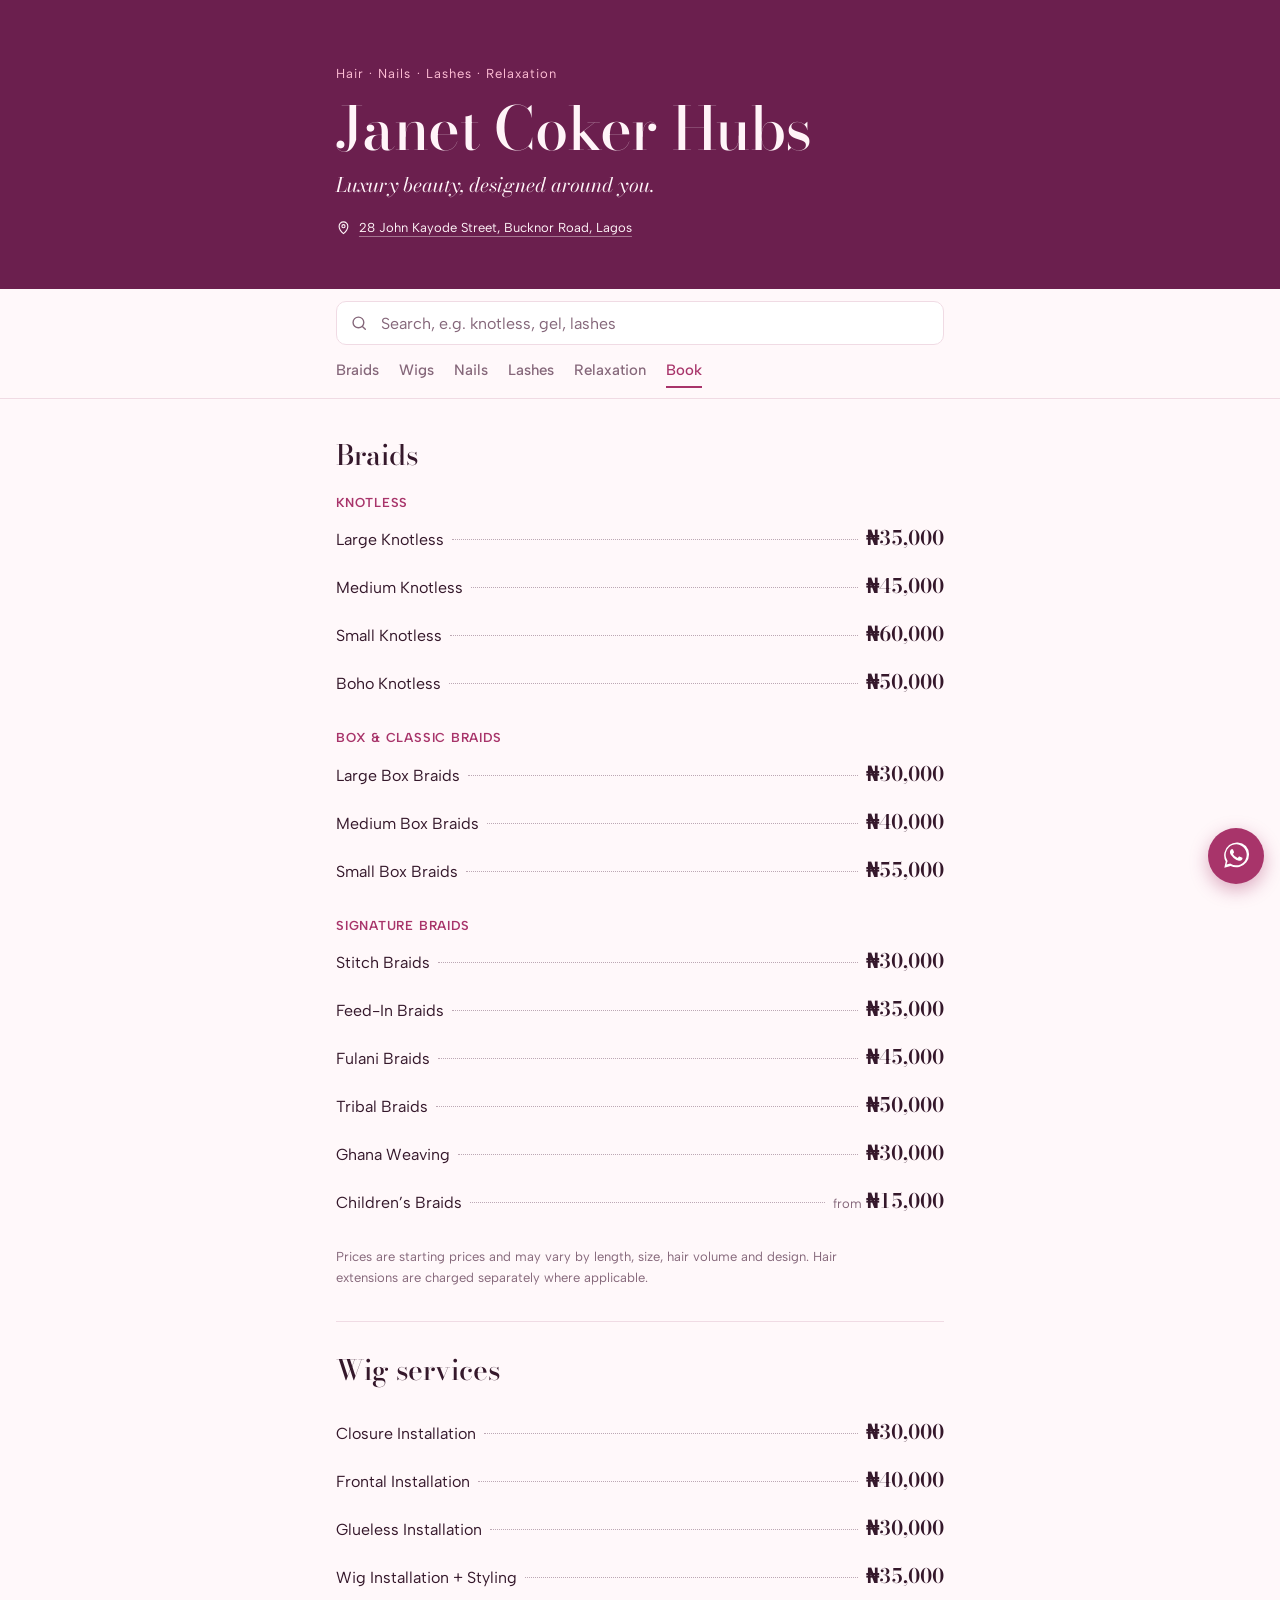
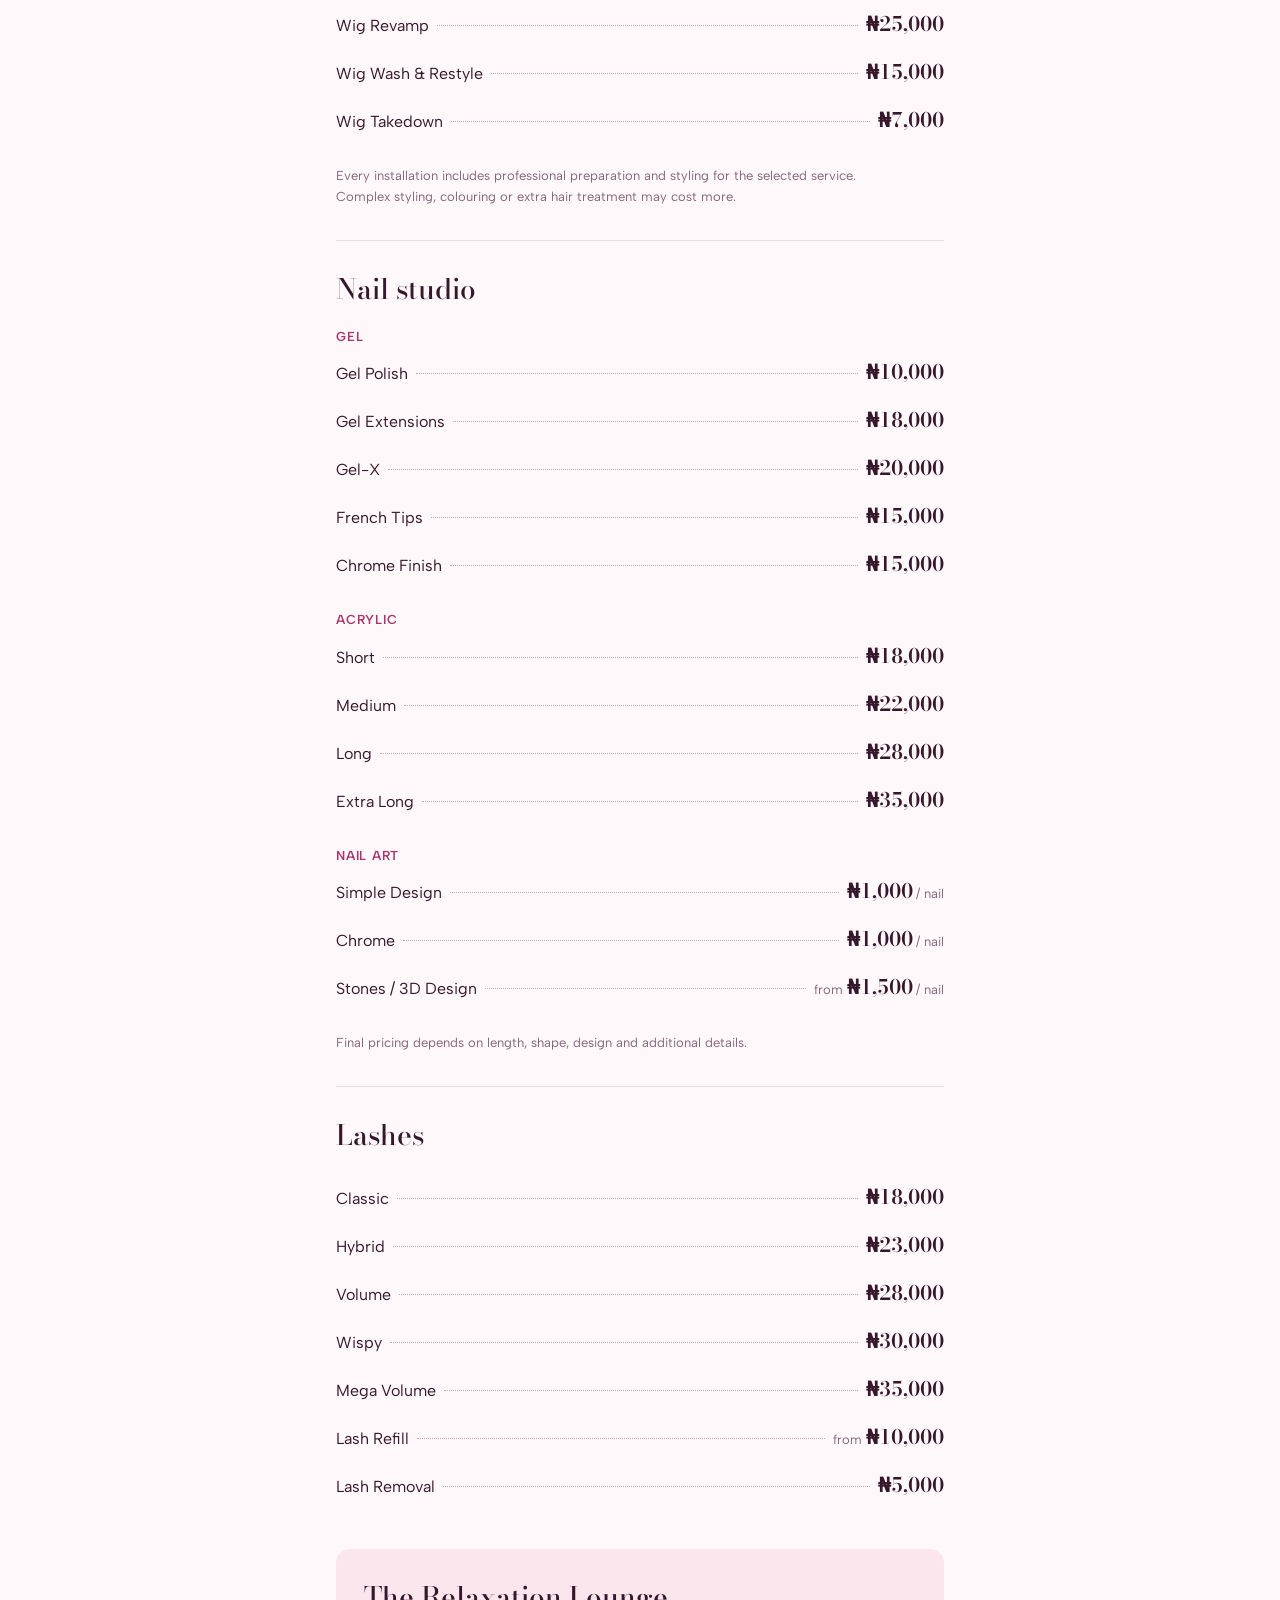
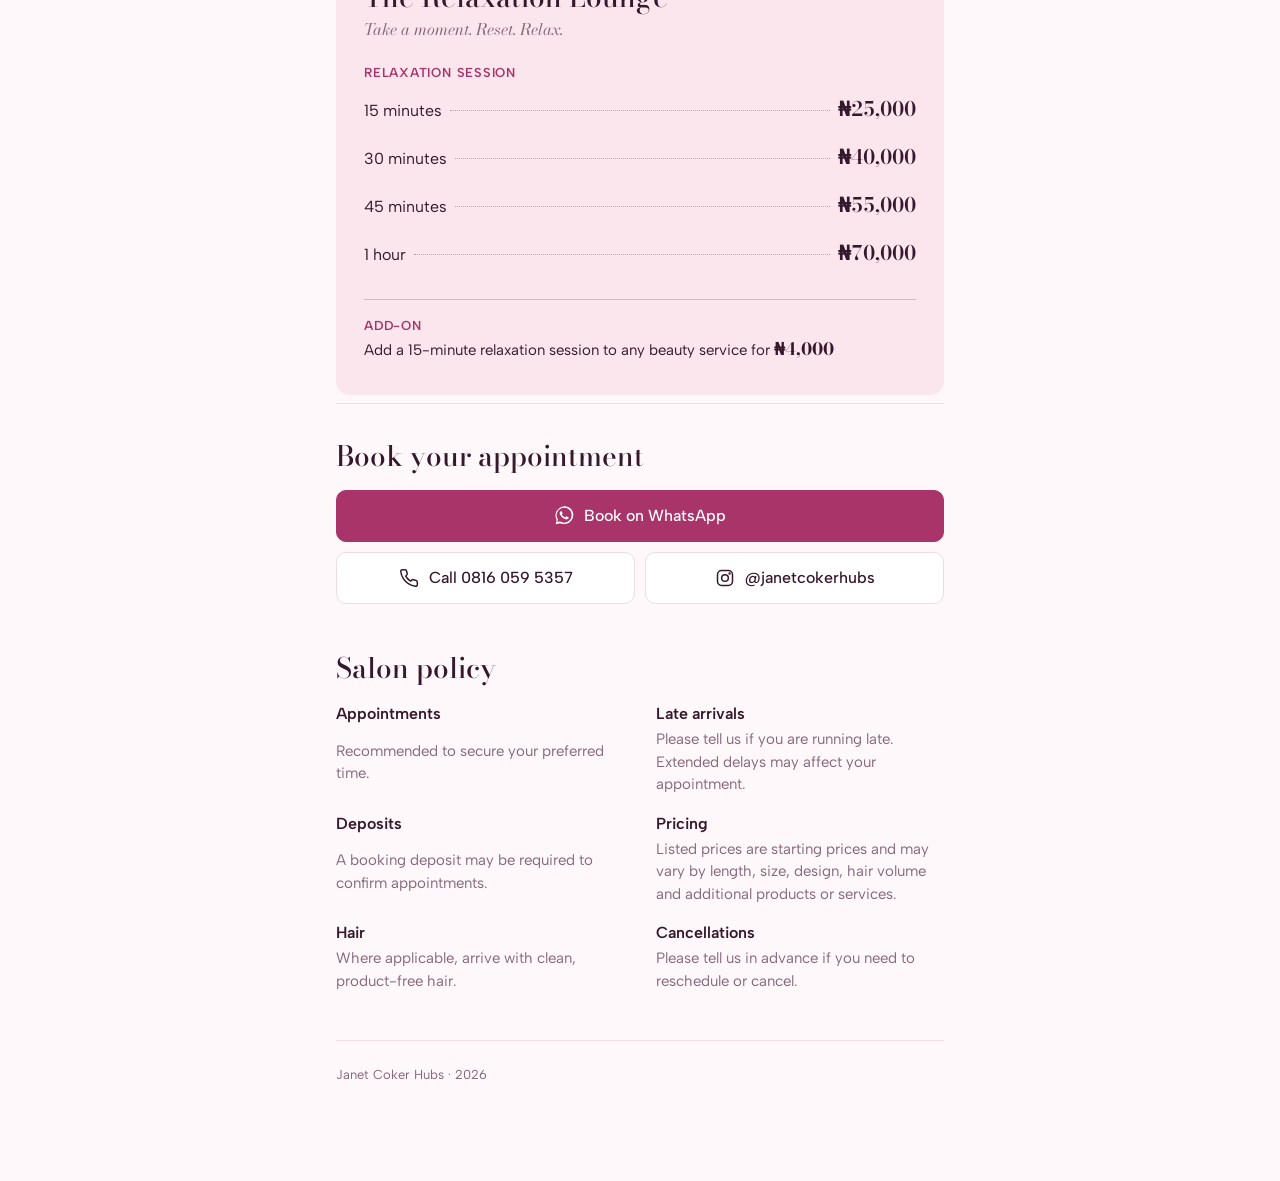
==== commit f58eddf7: "Simplify design: drop section numbers, cards, ornaments and fade-ins Left-aligned price list with Bo" ====
--- a/index.html
+++ b/index.html
@@ -3,73 +3,75 @@
 <head>
   <meta charset="utf-8">
   <meta name="viewport" content="width=device-width, initial-scale=1, viewport-fit=cover">
-  <title>Janet Coker Hubs · Price Menu</title>
-  <meta name="description" content="Price menu for Janet Coker Hubs — braids, wig services, nails, lashes and relaxation. 28 John Kayode Street, Bucknor Road, Lagos.">
-  <meta name="theme-color" content="#6E2453">
-  <link rel="icon" href="data:image/svg+xml,%3Csvg xmlns='http://www.w3.org/2000/svg' viewBox='0 0 64 64'%3E%3Ccircle cx='32' cy='32' r='30' fill='%239B3A6C'/%3E%3Cpath d='M32 14l4 14 14 4-14 4-4 14-4-14-14-4 14-4z' fill='%23FFC8DA'/%3E%3C/svg%3E">
+  <title>Janet Coker Hubs Price List</title>
+  <meta name="description" content="Prices for braids, wig services, nails, lashes and relaxation at Janet Coker Hubs, 28 John Kayode Street, Bucknor Road, Lagos.">
+  <meta name="theme-color" content="#6B1F4E">
+  <link rel="icon" href="data:image/svg+xml,%3Csvg xmlns='http://www.w3.org/2000/svg' viewBox='0 0 64 64'%3E%3Ccircle cx='32' cy='32' r='30' fill='%236B1F4E'/%3E%3Ccircle cx='32' cy='32' r='12' fill='%23FFBFD6'/%3E%3C/svg%3E">
   <link rel="preconnect" href="https://fonts.googleapis.com">
   <link rel="preconnect" href="https://fonts.gstatic.com" crossorigin>
-  <link href="https://fonts.googleapis.com/css2?family=Cormorant+Garamond:ital,wght@0,500;0,600;1,500&family=Jost:wght@400;500;600&display=swap" rel="stylesheet">
+  <link href="https://fonts.googleapis.com/css2?family=Albert+Sans:wght@400;500;600&family=Bodoni+Moda:ital,opsz,wght@0,6..96,500;0,6..96,600;1,6..96,500&display=swap" rel="stylesheet">
   <link rel="stylesheet" href="styles.css">
 </head>
 <body>
 
   <header class="hero">
-    <div class="hero__inner">
-      <div class="ornament" aria-hidden="true">✦</div>
+    <div class="wrap">
+      <p class="services-line">Hair · Nails · Lashes · Relaxation</p>
       <h1 class="brand">Janet Coker Hubs</h1>
       <p class="tagline">Luxury beauty, designed around you.</p>
-      <p class="services-line">Hair · Nails · Lashes · Relaxation</p>
-      <a class="address" href="https://www.google.com/maps/search/?api=1&query=28+John+Kayode+Street,+Bucknor+Road,+Lagos" target="_blank" rel="noopener">
-        <svg viewBox="0 0 24 24" aria-hidden="true"><path d="M12 22s7-6.2 7-12a7 7 0 1 0-14 0c0 5.8 7 12 7 12z"/><circle cx="12" cy="10" r="2.5"/></svg>
+      <a class="address" href="https://www.google.com/maps/search/?api=1&amp;query=28+John+Kayode+Street,+Bucknor+Road,+Lagos" target="_blank" rel="noopener">
+        <svg viewBox="0 0 24 24" aria-hidden="true" class="stroke"><path d="M12 22s7-6.2 7-12a7 7 0 1 0-14 0c0 5.8 7 12 7 12z"/><circle cx="12" cy="10" r="2.5"/></svg>
         28 John Kayode Street, Bucknor Road, Lagos
       </a>
     </div>
   </header>
 
   <nav class="toolbar" aria-label="Menu sections">
-    <div class="search">
-      <svg viewBox="0 0 24 24" aria-hidden="true"><circle cx="11" cy="11" r="7"/><path d="m20 20-3.5-3.5"/></svg>
-      <input id="search" type="search" placeholder="Search e.g. knotless, gel, lashes" autocomplete="off" aria-label="Search services">
-      <button id="clear-search" class="search__clear" type="button" aria-label="Clear search" hidden>&times;</button>
+    <div class="wrap">
+      <div class="search">
+        <svg viewBox="0 0 24 24" aria-hidden="true"><circle cx="11" cy="11" r="7"/><path d="m20 20-3.5-3.5"/></svg>
+        <input id="search" type="search" placeholder="Search, e.g. knotless, gel, lashes" autocomplete="off" aria-label="Search services">
+        <button id="clear-search" class="search__clear" type="button" aria-label="Clear search" hidden>&times;</button>
+      </div>
+      <ul class="chips" id="chips"></ul>
     </div>
-    <ul class="chips" id="chips"></ul>
   </nav>
 
-  <main id="menu" class="menu"></main>
+  <div class="wrap">
+    <main id="menu" class="menu"></main>
 
-  <p class="no-results" id="no-results" hidden>
-    No services match “<span id="no-results-term"></span>”.<br>
-    Message us on WhatsApp and we’ll help you out.
-  </p>
+    <p class="no-results" id="no-results" hidden>
+      Nothing on the menu matches “<span id="no-results-term"></span>”.
+      Ask us on WhatsApp and we’ll tell you if we can do it.
+    </p>
 
-  <section class="book" id="book" aria-labelledby="book-title">
-    <p class="eyebrow">Ready when you are</p>
-    <h2 id="book-title">Book your appointment</h2>
-    <div class="book__actions">
-      <a class="btn btn--primary" href="https://wa.me/2348160595357" target="_blank" rel="noopener">
-        <svg viewBox="0 0 24 24" aria-hidden="true"><path d="M20.5 3.5A11 11 0 0 0 3.2 16.7L2 22l5.4-1.4A11 11 0 0 0 20.5 3.5zM12 20a8.9 8.9 0 0 1-4.6-1.3l-.3-.2-3.2.8.9-3.1-.2-.3A9 9 0 1 1 12 20zm4.9-6.7c-.3-.1-1.6-.8-1.8-.9-.3-.1-.4-.1-.6.1l-.8 1c-.2.2-.3.2-.6.1a7.4 7.4 0 0 1-3.6-3.2c-.3-.5.3-.4.8-1.4.1-.2 0-.3 0-.4l-.8-2c-.2-.5-.4-.4-.6-.4h-.5a1 1 0 0 0-.7.3 3 3 0 0 0-.9 2.2 5.1 5.1 0 0 0 1.1 2.7 11.7 11.7 0 0 0 4.5 4c1.7.7 2.3.8 3.2.6a2.7 2.7 0 0 0 1.8-1.2 2.2 2.2 0 0 0 .1-1.2c0-.1-.2-.2-.5-.3z"/></svg>
-        Book on WhatsApp
-      </a>
-      <a class="btn" href="tel:+2348160595357">
-        <svg viewBox="0 0 24 24" aria-hidden="true" class="stroke"><path d="M22 16.9v3a2 2 0 0 1-2.2 2 19.8 19.8 0 0 1-8.6-3.1 19.5 19.5 0 0 1-6-6A19.8 19.8 0 0 1 2.1 4.2 2 2 0 0 1 4.1 2h3a2 2 0 0 1 2 1.7c.1.9.4 1.8.7 2.7a2 2 0 0 1-.5 2.1L8 9.8a16 16 0 0 0 6 6l1.3-1.3a2 2 0 0 1 2.1-.4c.9.3 1.8.6 2.7.7a2 2 0 0 1 1.7 2z"/></svg>
-        Call 0816 059 5357
-      </a>
-      <a class="btn" href="https://instagram.com/janetcokerhubs" target="_blank" rel="noopener">
-        <svg viewBox="0 0 24 24" aria-hidden="true" class="stroke"><rect x="3" y="3" width="18" height="18" rx="5"/><circle cx="12" cy="12" r="4"/><circle cx="17.5" cy="6.5" r=".6"/></svg>
-        @janetcokerhubs
-      </a>
-    </div>
-  </section>
+    <section class="book" id="book" aria-labelledby="book-title">
+      <h2 id="book-title">Book your appointment</h2>
+      <div class="book__actions">
+        <a class="btn btn--primary" href="https://wa.me/2348160595357" target="_blank" rel="noopener">
+          <svg viewBox="0 0 24 24" aria-hidden="true"><path d="M20.5 3.5A11 11 0 0 0 3.2 16.7L2 22l5.4-1.4A11 11 0 0 0 20.5 3.5zM12 20a8.9 8.9 0 0 1-4.6-1.3l-.3-.2-3.2.8.9-3.1-.2-.3A9 9 0 1 1 12 20zm4.9-6.7c-.3-.1-1.6-.8-1.8-.9-.3-.1-.4-.1-.6.1l-.8 1c-.2.2-.3.2-.6.1a7.4 7.4 0 0 1-3.6-3.2c-.3-.5.3-.4.8-1.4.1-.2 0-.3 0-.4l-.8-2c-.2-.5-.4-.4-.6-.4h-.5a1 1 0 0 0-.7.3 3 3 0 0 0-.9 2.2 5.1 5.1 0 0 0 1.1 2.7 11.7 11.7 0 0 0 4.5 4c1.7.7 2.3.8 3.2.6a2.7 2.7 0 0 0 1.8-1.2 2.2 2.2 0 0 0 .1-1.2c0-.1-.2-.2-.5-.3z"/></svg>
+          Book on WhatsApp
+        </a>
+        <a class="btn" href="tel:+2348160595357">
+          <svg viewBox="0 0 24 24" aria-hidden="true" class="stroke"><path d="M22 16.9v3a2 2 0 0 1-2.2 2 19.8 19.8 0 0 1-8.6-3.1 19.5 19.5 0 0 1-6-6A19.8 19.8 0 0 1 2.1 4.2 2 2 0 0 1 4.1 2h3a2 2 0 0 1 2 1.7c.1.9.4 1.8.7 2.7a2 2 0 0 1-.5 2.1L8 9.8a16 16 0 0 0 6 6l1.3-1.3a2 2 0 0 1 2.1-.4c.9.3 1.8.6 2.7.7a2 2 0 0 1 1.7 2z"/></svg>
+          Call 0816 059 5357
+        </a>
+        <a class="btn" href="https://instagram.com/janetcokerhubs" target="_blank" rel="noopener">
+          <svg viewBox="0 0 24 24" aria-hidden="true" class="stroke"><rect x="3" y="3" width="18" height="18" rx="5"/><circle cx="12" cy="12" r="4"/><circle cx="17.5" cy="6.5" r=".6"/></svg>
+          @janetcokerhubs
+        </a>
+      </div>
+    </section>
 
-  <section class="policy" id="policy" aria-labelledby="policy-title">
-    <h2 id="policy-title">Salon policy</h2>
-    <div class="policy__list" id="policy-list"></div>
-  </section>
+    <section class="policy" id="policy" aria-labelledby="policy-title">
+      <h2 id="policy-title">Salon policy</h2>
+      <dl class="policy__list" id="policy-list"></dl>
+    </section>
 
-  <footer class="footer">
-    <p>Janet Coker Hubs &middot; <span id="year"></span></p>
-  </footer>
+    <footer class="footer">
+      <p>Janet Coker Hubs &middot; <span id="year"></span></p>
+    </footer>
+  </div>
 
   <a class="fab" href="https://wa.me/2348160595357" target="_blank" rel="noopener" aria-label="Book on WhatsApp">
     <svg viewBox="0 0 24 24" aria-hidden="true"><path d="M20.5 3.5A11 11 0 0 0 3.2 16.7L2 22l5.4-1.4A11 11 0 0 0 20.5 3.5zM12 20a8.9 8.9 0 0 1-4.6-1.3l-.3-.2-3.2.8.9-3.1-.2-.3A9 9 0 1 1 12 20zm4.9-6.7c-.3-.1-1.6-.8-1.8-.9-.3-.1-.4-.1-.6.1l-.8 1c-.2.2-.3.2-.6.1a7.4 7.4 0 0 1-3.6-3.2c-.3-.5.3-.4.8-1.4.1-.2 0-.3 0-.4l-.8-2c-.2-.5-.4-.4-.6-.4h-.5a1 1 0 0 0-.7.3 3 3 0 0 0-.9 2.2 5.1 5.1 0 0 0 1.1 2.7 11.7 11.7 0 0 0 4.5 4c1.7.7 2.3.8 3.2.6a2.7 2.7 0 0 0 1.8-1.2 2.2 2.2 0 0 0 .1-1.2c0-.1-.2-.2-.5-.3z"/></svg>
--- a/styles.css
+++ b/styles.css
@@ -1,504 +1,379 @@
-/* ============ Theme ============ */
+/*
+  Layout: one left-aligned column read like a printed salon price list.
+  Dotted leaders run from each service to its price. The berry header is
+  the one bold block; the Relaxation Lounge is the only boxed section.
+*/
 :root {
-  --bg: #fff7f9;
+  --bg: #fff8fa;
   --surface: #ffffff;
-  --ink: #3b1d30;
-  --muted: #8c6c7f;
-  --line: #f3dfe7;
-  --accent: #b8466f;
-  --accent-soft: #fde8ef;
-  --hero-bg: #6e2453;
-  --hero-gradient: linear-gradient(155deg, #5e1f47 0%, #9b3a6c 55%, #d0779f 100%);
-  --hero-ink: #fff5f8;
-  --hero-accent: #ffc8da;
-  --button-gradient: linear-gradient(135deg, #a8406f 0%, #d0779f 100%);
-  --shadow: 0 1px 2px rgba(110, 36, 83, .05), 0 8px 24px rgba(110, 36, 83, .08);
-  --serif: "Cormorant Garamond", Georgia, "Times New Roman", serif;
-  --sans: "Jost", system-ui, -apple-system, "Segoe UI", Roboto, sans-serif;
-  --radius: 18px;
-  --toolbar-h: 124px;
+  --ink: #35182b;
+  --muted: #85677a;
+  --line: #f0dbe4;
+  --accent: #a8346a;
+  --on-accent: #ffffff;
+  --accent-soft: #fbe6ee;
+  --hero-bg: #6b1f4e;
+  --hero-ink: #fff4f8;
+  --hero-accent: #ffbfd6;
+
+  --display: "Bodoni Moda", "Didot", "Bodoni 72", Georgia, serif;
+  --body: "Albert Sans", system-ui, -apple-system, "Segoe UI", Roboto, sans-serif;
+
+  --step--1: .8125rem;  /* 13px  labels, notes */
+  --step-0: 1rem;       /* 16px  body, service names */
+  --step-1: 1.25rem;    /* 20px  prices */
+  --step-2: 1.75rem;    /* 28px  section titles */
+  --step-3: clamp(2.5rem, 11vw, 3.75rem); /* brand */
+
+  --gutter: 16px;
+  --measure: 40rem;
+  --toolbar-h: 118px;
   color-scheme: light;
 }
 
 @media (prefers-color-scheme: dark) {
   :root:not([data-theme="light"]) {
-    --bg: #1b1017;
-    --surface: #26161f;
-    --ink: #f8e9f0;
-    --muted: #bf9fb1;
-    --line: #3d2733;
-    --accent: #f28db5;
-    --accent-soft: #3a1d2c;
-    --hero-bg: #3d1430;
-    --hero-gradient: linear-gradient(155deg, #3a1230 0%, #6e2453 60%, #9b3a6c 100%);
-    --shadow: 0 1px 2px rgba(0, 0, 0, .3), 0 8px 24px rgba(0, 0, 0, .25);
+    --bg: #1a0f16;
+    --surface: #241520;
+    --ink: #f7e8f0;
+    --muted: #b99aac;
+    --line: #3a2532;
+    --accent: #f08cb6;
+    --on-accent: #2a0d1f;
+    --accent-soft: #33192a;
+    --hero-bg: #4a1438;
     color-scheme: dark;
   }
 }
 :root[data-theme="dark"] {
-  --bg: #1b1017;
-  --surface: #26161f;
-  --ink: #f8e9f0;
-  --muted: #bf9fb1;
-  --line: #3d2733;
-  --accent: #f28db5;
-  --accent-soft: #3a1d2c;
-  --hero-bg: #3d1430;
-  --hero-gradient: linear-gradient(155deg, #3a1230 0%, #6e2453 60%, #9b3a6c 100%);
-  --shadow: 0 1px 2px rgba(0, 0, 0, .3), 0 8px 24px rgba(0, 0, 0, .25);
+  --bg: #1a0f16;
+  --surface: #241520;
+  --ink: #f7e8f0;
+  --muted: #b99aac;
+  --line: #3a2532;
+  --accent: #f08cb6;
+  --on-accent: #2a0d1f;
+  --accent-soft: #33192a;
+  --hero-bg: #4a1438;
   color-scheme: dark;
 }
 
 /* ============ Base ============ */
 *, *::before, *::after { box-sizing: border-box; }
 html { scroll-behavior: smooth; -webkit-text-size-adjust: 100%; }
-@media (prefers-reduced-motion: reduce) { html { scroll-behavior: auto; } }
 
 body {
   margin: 0;
   background: var(--bg);
   color: var(--ink);
-  font-family: var(--sans);
-  font-size: 16px;
+  font-family: var(--body);
+  font-size: var(--step-0);
   line-height: 1.5;
   -webkit-font-smoothing: antialiased;
 }
-h1, h2, h3, p { margin: 0; }
+h1, h2, h3, p, dl, dd { margin: 0; }
+h1, h2 { text-wrap: balance; }
 a { color: inherit; }
 [hidden] { display: none !important; }
-svg { width: 1.1em; height: 1.1em; flex: none; fill: currentColor; }
-svg.stroke, .search svg, .address svg {
+:focus-visible { outline: 2px solid var(--accent); outline-offset: 3px; border-radius: 4px; }
+
+svg { width: 1.15em; height: 1.15em; flex: none; fill: currentColor; }
+svg.stroke {
   fill: none; stroke: currentColor; stroke-width: 1.8; stroke-linecap: round; stroke-linejoin: round;
 }
 
-/* ============ Hero ============ */
+.wrap {
+  max-width: var(--measure);
+  margin-inline: auto;
+  padding-inline: var(--gutter);
+}
+
+/* ============ Header ============ */
 .hero {
-  background:
-    radial-gradient(60% 50% at 85% 10%, rgba(255, 200, 218, .35), transparent 70%),
-    radial-gradient(50% 45% at 10% 90%, rgba(255, 200, 218, .22), transparent 70%),
-    var(--hero-gradient);
+  background: var(--hero-bg);
   color: var(--hero-ink);
-  text-align: center;
-  padding: calc(52px + env(safe-area-inset-top)) 16px 48px;
-  position: relative;
-  overflow: hidden;
-}
-.hero::after {
-  content: "";
-  position: absolute; left: 50%; bottom: 0;
-  width: min(280px, 60%); height: 1px;
-  transform: translateX(-50%);
-  background: linear-gradient(90deg, transparent, var(--hero-accent), transparent);
-}
-.hero__inner { max-width: 560px; margin: 0 auto; animation: rise .8s ease both; }
-
-.ornament {
-  display: flex; align-items: center; justify-content: center; gap: 12px;
-  margin-bottom: 18px;
+  padding-block: calc(40px + env(safe-area-inset-top, 0px)) 36px;
+}
+.hero .wrap { display: grid; gap: 14px; }
+.services-line {
+  font-size: var(--step--1);
+  letter-spacing: .08em;
   color: var(--hero-accent);
-  font-size: 14px;
-}
-.ornament::before, .ornament::after {
-  content: "";
-  width: 44px; height: 1px;
-  background: currentColor;
-  opacity: .6;
-}
-
+}
 .brand {
-  font-family: var(--serif);
-  font-weight: 600;
-  font-size: clamp(32px, 9vw, 48px);
-  line-height: 1.05;
-  letter-spacing: .14em;
-  text-transform: uppercase;
+  font-family: var(--display);
+  font-weight: 500;
+  font-size: var(--step-3);
+  line-height: 1;
+  letter-spacing: -.01em;
 }
 .tagline {
-  margin-top: 12px;
-  font-family: var(--serif);
+  text-wrap: balance;
+  font-family: var(--display);
   font-style: italic;
-  font-size: clamp(19px, 5vw, 23px);
-  color: var(--hero-accent);
-}
-.services-line {
-  margin-top: 18px;
-  font-size: 12px;
-  letter-spacing: .28em;
-  text-transform: uppercase;
-  opacity: .75;
+  font-size: var(--step-1);
+  line-height: 1.3;
 }
 .address {
-  margin-top: 22px;
+  justify-self: start;
+  margin-top: 6px;
   display: inline-flex; align-items: center; gap: 8px;
-  font-size: 14px;
-  text-decoration: none;
-  opacity: .85;
-  padding: 8px 14px;
-  border: 1px solid rgba(255, 245, 248, .35);
-  background: rgba(255, 255, 255, .08);
-  border-radius: 999px;
-  transition: border-color .2s, opacity .2s;
-}
-.address:hover { opacity: 1; border-color: var(--hero-accent); }
-
-/* ============ Sticky toolbar ============ */
+  font-size: var(--step--1);
+  text-decoration: underline;
+  text-decoration-color: color-mix(in srgb, var(--hero-ink) 40%, transparent);
+  text-underline-offset: 4px;
+}
+.address:hover { text-decoration-color: var(--hero-accent); }
+
+/* ============ Sticky search and section links ============ */
 .toolbar {
-  position: sticky; top: 0; z-index: 10;
-  background: color-mix(in srgb, var(--bg) 88%, transparent);
-  -webkit-backdrop-filter: blur(14px);
-  backdrop-filter: blur(14px);
+  position: sticky;
+  top: env(safe-area-inset-top, 0px);
+  z-index: 10;
+  background: color-mix(in srgb, var(--bg) 92%, transparent);
+  -webkit-backdrop-filter: blur(12px);
+  backdrop-filter: blur(12px);
   border-bottom: 1px solid var(--line);
-  padding: 12px 0 10px;
-}
-.search {
-  max-width: 720px;
-  margin: 0 auto;
-  padding: 0 16px;
-  position: relative;
-  display: flex; align-items: center;
-}
+  padding-block: 12px 10px;
+}
+.search { position: relative; display: flex; align-items: center; }
 .search svg {
-  position: absolute; left: 30px;
+  position: absolute; left: 14px;
   color: var(--muted);
   pointer-events: none;
+  fill: none; stroke: currentColor; stroke-width: 1.8; stroke-linecap: round;
 }
 .search input {
   width: 100%;
-  height: 46px;
-  padding: 0 44px 0 44px;
+  height: 44px;
+  padding: 0 44px;
   font: inherit;
-  font-size: 15px;
   color: var(--ink);
   background: var(--surface);
   border: 1px solid var(--line);
-  border-radius: 999px;
+  border-radius: 10px;
   outline: none;
-  transition: border-color .2s, box-shadow .2s;
   -webkit-appearance: none;
   appearance: none;
 }
-.search input::placeholder { color: var(--muted); opacity: .8; }
+.search input::placeholder { color: var(--muted); }
 .search input::-webkit-search-cancel-button { display: none; }
-.search input:focus { border-color: var(--accent); box-shadow: 0 0 0 4px var(--accent-soft); }
+.search input:focus { border-color: var(--accent); }
 .search__clear {
-  position: absolute; right: 24px;
+  position: absolute; right: 6px;
   width: 32px; height: 32px;
-  border: 0; border-radius: 50%;
-  background: var(--accent-soft);
-  color: var(--ink);
-  font-size: 20px; line-height: 1;
+  border: 0; border-radius: 8px;
+  background: transparent;
+  color: var(--muted);
+  font-size: 22px; line-height: 1;
   cursor: pointer;
 }
 
 .chips {
   list-style: none;
-  margin: 10px auto 0;
-  padding: 0 16px 2px;
-  max-width: 720px;
-  display: flex; gap: 8px;
+  margin: 10px 0 0;
+  padding: 0;
+  display: flex; gap: 20px;
   overflow-x: auto;
   scrollbar-width: none;
-  scroll-snap-type: x proximity;
 }
 .chips::-webkit-scrollbar { display: none; }
 .chip {
   display: block;
   white-space: nowrap;
-  padding: 7px 16px;
-  font-size: 14px;
+  padding-block: 4px;
+  font-size: .9375rem;
   font-weight: 500;
   text-decoration: none;
   color: var(--muted);
-  border: 1px solid var(--line);
-  border-radius: 999px;
-  scroll-snap-align: start;
-  transition: background .2s, color .2s, border-color .2s;
-}
-.chip:hover { color: var(--ink); border-color: var(--accent); }
-.chip.is-active { background: var(--accent); color: var(--surface); border-color: var(--accent); }
-.chip--book { color: var(--accent); border-color: var(--accent); }
-
-/* ============ Menu ============ */
-.menu {
-  max-width: 720px;
-  margin: 0 auto;
-  padding: 28px 16px 8px;
+  border-bottom: 2px solid transparent;
+}
+.chip:hover { color: var(--ink); }
+.chip.is-active { color: var(--accent); border-bottom-color: var(--accent); }
+
+/* ============ Price list ============ */
+.menu { display: grid; padding-block: 8px 0; }
+
+.section {
+  scroll-margin-top: calc(var(--toolbar-h) + env(safe-area-inset-top, 0px));
+  padding-block: 32px;
   display: grid;
-  gap: 20px;
-}
-.section {
-  scroll-margin-top: calc(var(--toolbar-h) + 12px);
-  background: var(--surface);
-  border: 1px solid var(--line);
-  border-radius: var(--radius);
-  padding: 28px 20px 24px;
-  box-shadow: var(--shadow);
-  animation: rise .6s ease both;
-}
-.section:nth-child(2) { animation-delay: .05s; }
-.section:nth-child(3) { animation-delay: .1s; }
-.section:nth-child(4) { animation-delay: .15s; }
-.section:nth-child(5) { animation-delay: .2s; }
-
-.section__head { text-align: center; margin-bottom: 18px; }
-.section__num {
-  display: block;
-  font-size: 12px;
-  letter-spacing: .3em;
-  color: var(--accent);
-  font-weight: 500;
-}
+  gap: 22px;
+}
+.section + .section { border-top: 1px solid var(--line); }
+
+.section__head { display: grid; gap: 4px; }
 .section__title {
-  margin-top: 4px;
-  font-family: var(--serif);
+  font-family: var(--display);
+  font-weight: 500;
+  font-size: var(--step-2);
+  line-height: 1.15;
+}
+.section__subtitle {
+  font-family: var(--display);
+  font-style: italic;
+  color: var(--muted);
+}
+
+.group { display: grid; gap: 2px; }
+.group__title {
+  font-size: var(--step--1);
   font-weight: 600;
-  font-size: clamp(28px, 7.5vw, 36px);
-  line-height: 1.1;
-}
-.section__title::after {
-  content: "";
-  display: block;
-  width: 36px; height: 1px;
-  margin: 12px auto 0;
-  background: var(--accent);
-}
-.section__subtitle {
-  margin-top: 12px;
-  font-family: var(--serif);
-  font-style: italic;
-  font-size: 19px;
-  color: var(--muted);
-}
-
-.group + .group { margin-top: 22px; }
-.group__title {
-  font-size: 12px;
-  font-weight: 600;
-  letter-spacing: .2em;
+  letter-spacing: .06em;
   text-transform: uppercase;
   color: var(--accent);
-  margin-bottom: 4px;
-  display: flex; align-items: center; gap: 12px;
-}
-.group__title::after { content: ""; flex: 1; height: 1px; background: var(--line); }
+}
 
 .items { list-style: none; margin: 0; padding: 0; }
 .item {
   display: flex;
   align-items: baseline;
   gap: 8px;
-  padding: 11px 0;
-  border-bottom: 1px dashed var(--line);
-}
-.item:last-child { border-bottom: 0; }
-.item__name { font-size: 16px; }
+  padding-block: 9px;
+}
+.item__name { min-width: 0; }
 .item__dots {
   flex: 1;
-  min-width: 16px;
-  border-bottom: 1px dotted color-mix(in srgb, var(--muted) 45%, transparent);
-  transform: translateY(-4px);
+  min-width: 12px;
+  border-bottom: 1px dotted color-mix(in srgb, var(--muted) 55%, transparent);
+  transform: translateY(-5px);
 }
 .price {
-  font-family: var(--serif);
+  font-family: var(--display);
   font-weight: 600;
-  font-size: 20px;
+  font-size: var(--step-1);
   white-space: nowrap;
   font-variant-numeric: lining-nums tabular-nums;
 }
 .price__from, .price__unit {
-  font-family: var(--sans);
+  font-family: var(--body);
   font-weight: 400;
-  font-size: 12px;
-  color: var(--muted);
-}
-.price__from { margin-right: 4px; text-transform: lowercase; font-style: italic; }
+  font-size: var(--step--1);
+  color: var(--muted);
+}
+.price__from { margin-right: 4px; }
 .price__unit { margin-left: 3px; }
 
 .note {
-  margin-top: 18px;
-  padding: 12px 14px;
-  font-size: 13px;
-  line-height: 1.55;
-  color: var(--muted);
+  font-size: var(--step--1);
+  line-height: 1.6;
+  color: var(--muted);
+  max-width: 34rem;
+}
+
+/* The Relaxation Lounge is the one boxed section */
+.section--featured {
+  margin-block: 8px;
+  padding: 28px 20px;
   background: var(--accent-soft);
-  border-radius: 12px;
-}
-
-/* Featured relaxation lounge */
-.section--featured {
-  background:
-    radial-gradient(80% 50% at 90% 0%, rgba(255, 200, 218, .25), transparent 70%),
-    linear-gradient(160deg, #4b1f4f 0%, #8b3b72 100%);
-  color: var(--hero-ink);
-  border-color: transparent;
-  --line: rgba(255, 245, 248, .18);
-  --muted: rgba(255, 245, 248, .72);
-  --accent: var(--hero-accent);
-}
-.section--featured .section__title { color: var(--hero-ink); }
+  border-radius: 14px;
+}
+.section--featured + .section,
+.section + .section--featured { border-top: 0; }
 .callout {
-  margin-top: 18px;
-  padding: 14px 16px;
-  border: 1px solid rgba(255, 200, 218, .5);
-  background: rgba(255, 255, 255, .06);
-  border-radius: 12px;
-  font-size: 14px;
-  line-height: 1.55;
-}
-.callout strong { color: var(--hero-accent); font-weight: 600; }
-.callout__badge {
-  display: inline-block;
-  margin-right: 8px;
-  padding: 2px 8px;
-  font-size: 11px;
+  display: grid;
+  gap: 2px;
+  padding-top: 16px;
+  border-top: 1px solid color-mix(in srgb, var(--accent) 30%, transparent);
+  font-size: .9375rem;
+}
+.callout__label {
+  font-size: var(--step--1);
   font-weight: 600;
-  letter-spacing: .12em;
+  letter-spacing: .06em;
   text-transform: uppercase;
-  color: var(--hero-bg);
-  background: var(--hero-accent);
-  border-radius: 999px;
-  vertical-align: 1px;
-}
-
-/* When searching, drop the decorative numbering clutter */
-.is-searching .section { animation: none; }
+  color: var(--accent);
+}
+.callout strong { font-family: var(--display); font-size: 1.0625rem; }
 
 .no-results {
-  max-width: 720px;
-  margin: 8px auto 0;
-  padding: 32px 16px;
-  text-align: center;
+  padding-block: 32px;
   color: var(--muted);
 }
 
 /* ============ Booking ============ */
 .book {
-  scroll-margin-top: calc(var(--toolbar-h) + 12px);
-  max-width: 720px;
-  margin: 28px auto 0;
-  padding: 0 16px;
-  text-align: center;
-}
-.eyebrow {
-  font-size: 12px;
-  letter-spacing: .28em;
-  text-transform: uppercase;
-  color: var(--accent);
+  scroll-margin-top: calc(var(--toolbar-h) + env(safe-area-inset-top, 0px));
+  padding-block: 36px 8px;
+  border-top: 1px solid var(--line);
+  display: grid;
+  gap: 18px;
 }
 .book h2, .policy h2 {
-  margin-top: 6px;
-  font-family: var(--serif);
-  font-weight: 600;
-  font-size: clamp(28px, 7.5vw, 36px);
-}
-.book__actions {
-  margin-top: 20px;
-  display: grid;
-  gap: 10px;
-}
+  font-family: var(--display);
+  font-weight: 500;
+  font-size: var(--step-2);
+  line-height: 1.15;
+}
+.book__actions { display: grid; gap: 10px; }
 .btn {
   display: flex; align-items: center; justify-content: center; gap: 10px;
-  min-height: 54px;
-  padding: 0 20px;
-  font-size: 16px;
+  min-height: 52px;
+  padding-inline: 20px;
   font-weight: 500;
   text-decoration: none;
   color: var(--ink);
   background: var(--surface);
   border: 1px solid var(--line);
-  border-radius: 14px;
-  transition: transform .15s, border-color .2s, box-shadow .2s;
-}
-.btn:hover { border-color: var(--accent); box-shadow: var(--shadow); }
-.btn:active { transform: scale(.98); }
+  border-radius: 10px;
+}
+.btn:hover { border-color: var(--accent); }
 .btn svg { width: 20px; height: 20px; }
 .btn--primary {
-  background: var(--button-gradient);
-  border-color: transparent;
-  box-shadow: 0 8px 20px rgba(168, 64, 111, .25);
-  color: #fff;
-}
-.btn--primary:hover { border-color: transparent; filter: brightness(1.06); box-shadow: 0 10px 24px rgba(168, 64, 111, .32); }
+  background: var(--accent);
+  border-color: var(--accent);
+  color: var(--on-accent);
+}
+.btn--primary:hover { filter: brightness(1.08); }
 
 /* ============ Policy ============ */
 .policy {
-  max-width: 720px;
-  margin: 44px auto 0;
-  padding: 0 16px;
-}
-.policy h2 { text-align: center; margin-bottom: 16px; }
-.policy__list {
-  background: var(--surface);
-  border: 1px solid var(--line);
-  border-radius: var(--radius);
-  overflow: hidden;
-}
-.policy details + details { border-top: 1px solid var(--line); }
-.policy summary {
-  list-style: none;
-  cursor: pointer;
-  padding: 16px 20px;
-  font-weight: 500;
-  display: flex; justify-content: space-between; align-items: center; gap: 12px;
-}
-.policy summary::-webkit-details-marker { display: none; }
-.policy summary::after {
-  content: "+";
-  font-family: var(--serif);
-  font-size: 24px;
-  line-height: 1;
-  color: var(--accent);
-  transition: transform .2s;
-}
-.policy details[open] summary::after { transform: rotate(45deg); }
-.policy details p {
-  padding: 0 20px 16px;
-  color: var(--muted);
-  font-size: 15px;
-}
-
-/* ============ Footer & FAB ============ */
+  padding-block: 40px 0;
+  display: grid;
+  gap: 18px;
+}
+.policy__list { display: grid; gap: 16px; }
+.policy__list div { display: grid; gap: 2px; }
+.policy__list dt { font-weight: 600; }
+.policy__list dd { color: var(--muted); font-size: .9375rem; }
+
+/* ============ Footer & floating WhatsApp ============ */
 .footer {
   margin-top: 48px;
-  padding: 32px 16px calc(96px + env(safe-area-inset-bottom));
-  text-align: center;
+  padding-block: 24px calc(96px + env(safe-area-inset-bottom, 0px));
   border-top: 1px solid var(--line);
-  font-size: 14px;
+  font-size: var(--step--1);
+  color: var(--muted);
 }
 
 .fab {
   position: fixed;
   right: 16px;
-  bottom: calc(16px + env(safe-area-inset-bottom));
+  bottom: calc(16px + env(safe-area-inset-bottom, 0px));
   z-index: 20;
-  width: 58px; height: 58px;
+  width: 56px; height: 56px;
   display: grid; place-items: center;
   border-radius: 50%;
-  background: var(--button-gradient);
-  color: #fff;
-  box-shadow: 0 8px 24px rgba(168, 64, 111, .4);
-  transition: transform .2s;
-}
-.fab:hover { transform: scale(1.06); }
+  background: var(--accent);
+  color: var(--on-accent);
+  box-shadow: 0 6px 18px color-mix(in srgb, var(--accent) 40%, transparent);
+}
 .fab svg { width: 28px; height: 28px; }
 
-/* ============ Larger screens ============ */
+/* ============ Wider screens ============ */
 @media (min-width: 640px) {
-  .section { padding: 36px 40px 32px; }
+  .hero { padding-block: calc(64px + env(safe-area-inset-top, 0px)) 52px; }
+  .section--featured { padding: 32px 28px; }
   .book__actions { grid-template-columns: 1fr 1fr; }
   .book__actions .btn--primary { grid-column: 1 / -1; }
-}
-
-@keyframes rise {
-  from { opacity: 0; transform: translateY(12px); }
-  to { opacity: 1; transform: none; }
-}
+  .policy__list { grid-template-columns: 1fr 1fr; column-gap: 32px; }
+}
+
 @media (prefers-reduced-motion: reduce) {
-  *, *::before, *::after { animation: none !important; transition: none !important; }
-}
-
-/* ============ Print ============ */
+  html { scroll-behavior: auto; }
+}
+
 @media print {
   .toolbar, .fab, .book__actions { display: none; }
-  .section { box-shadow: none; break-inside: avoid; }
-}
+  .section { break-inside: avoid; }
+}
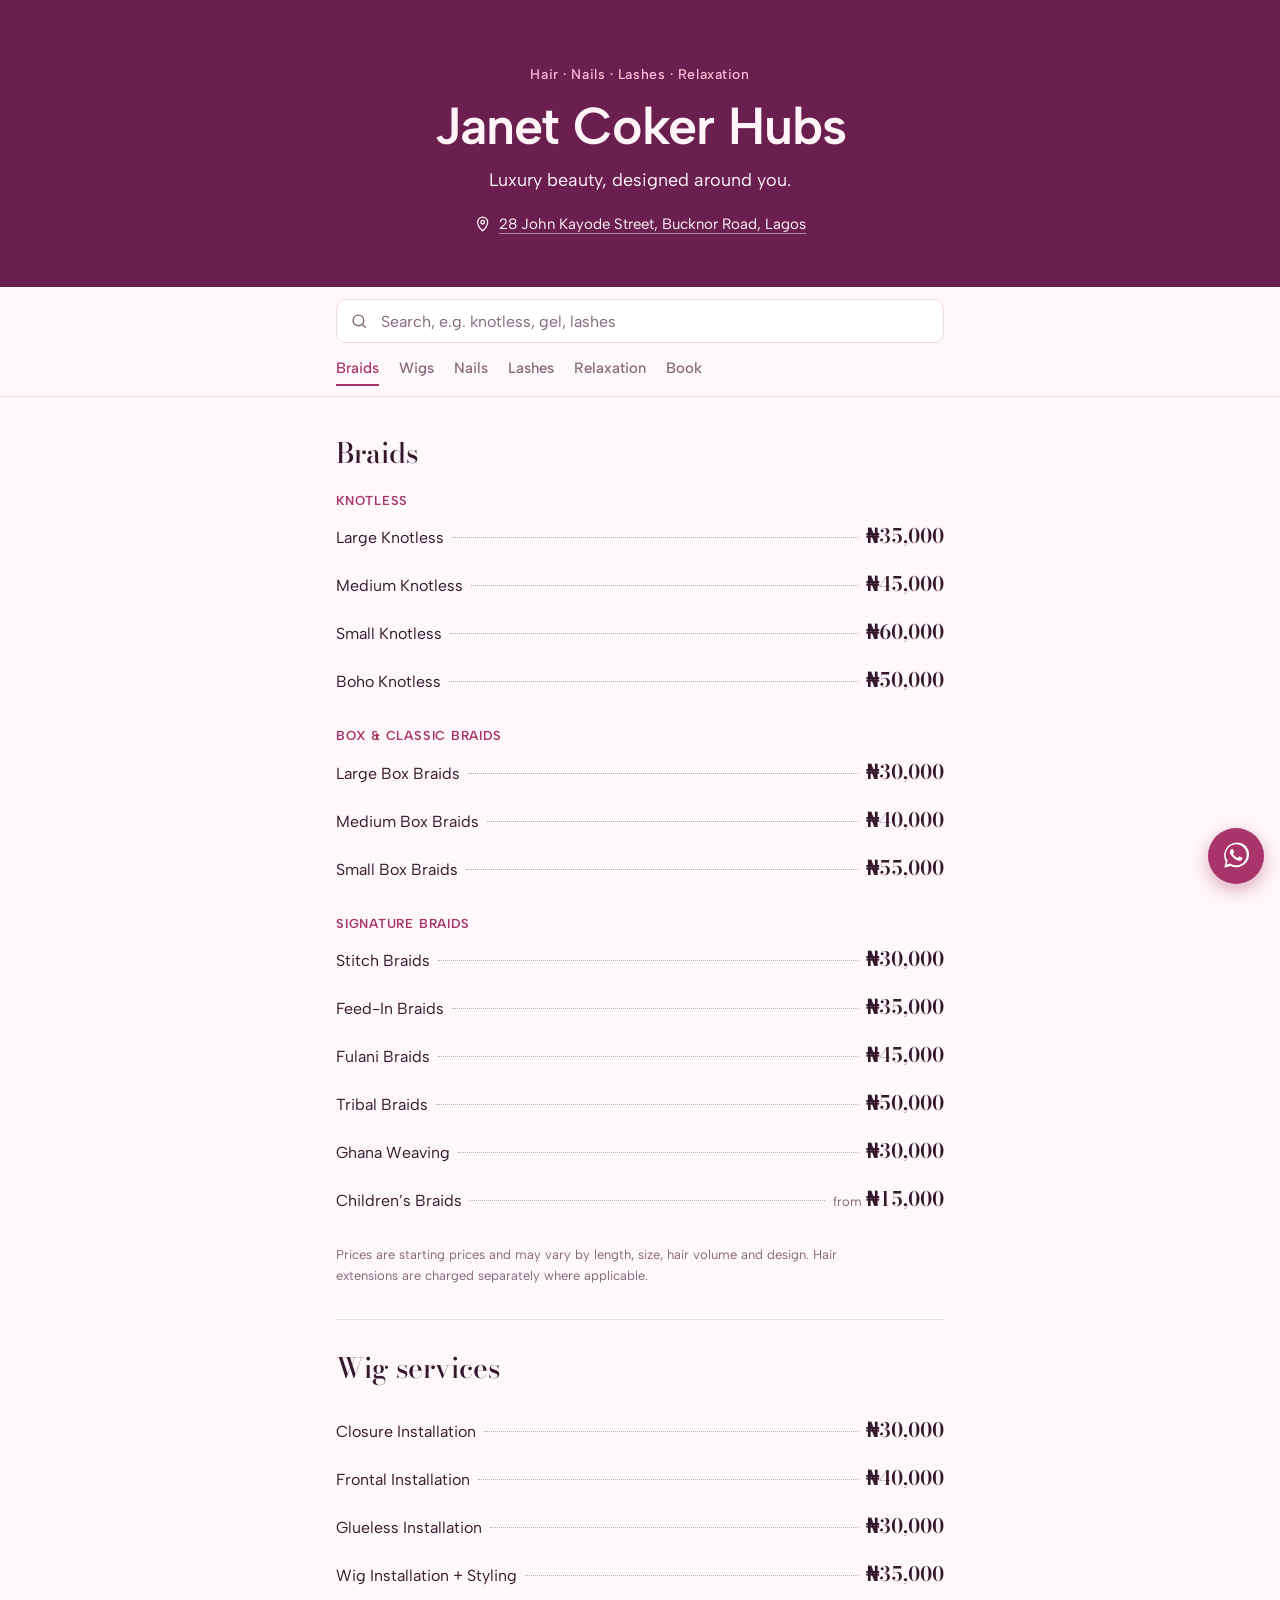
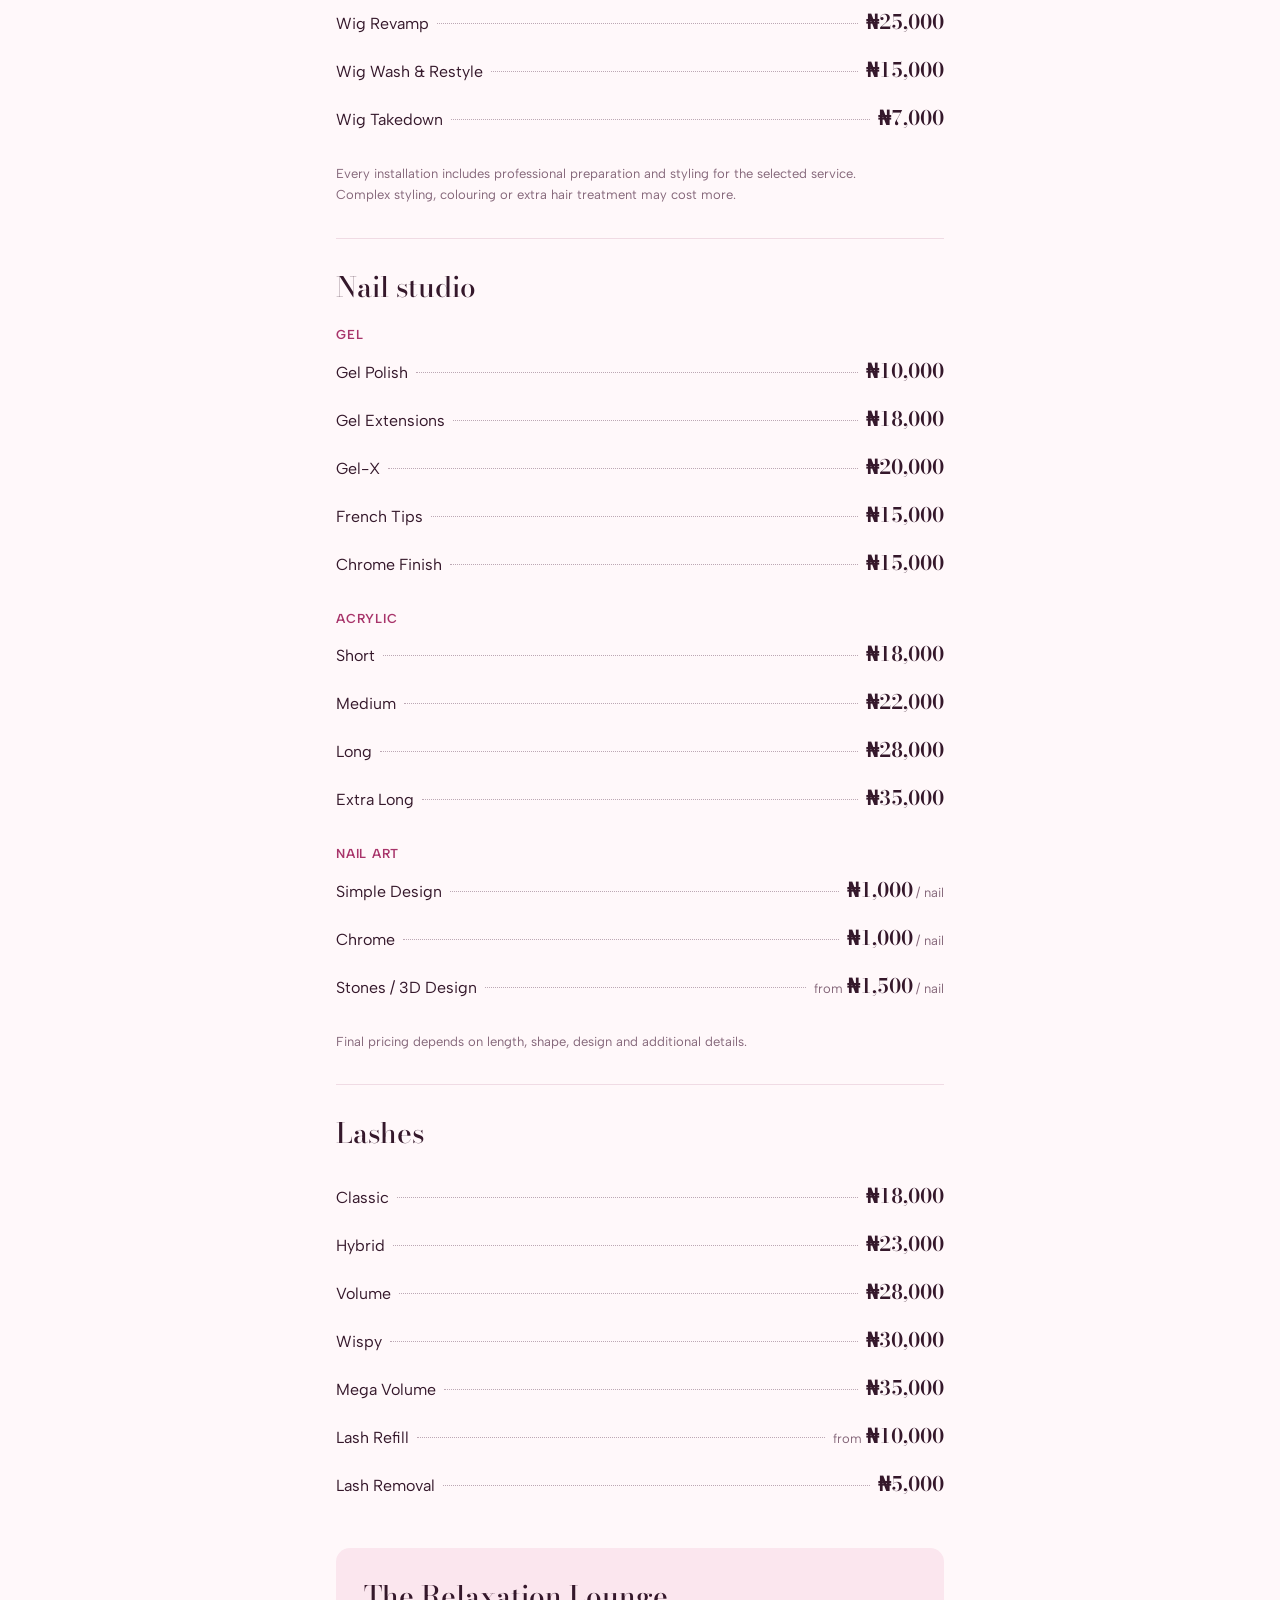
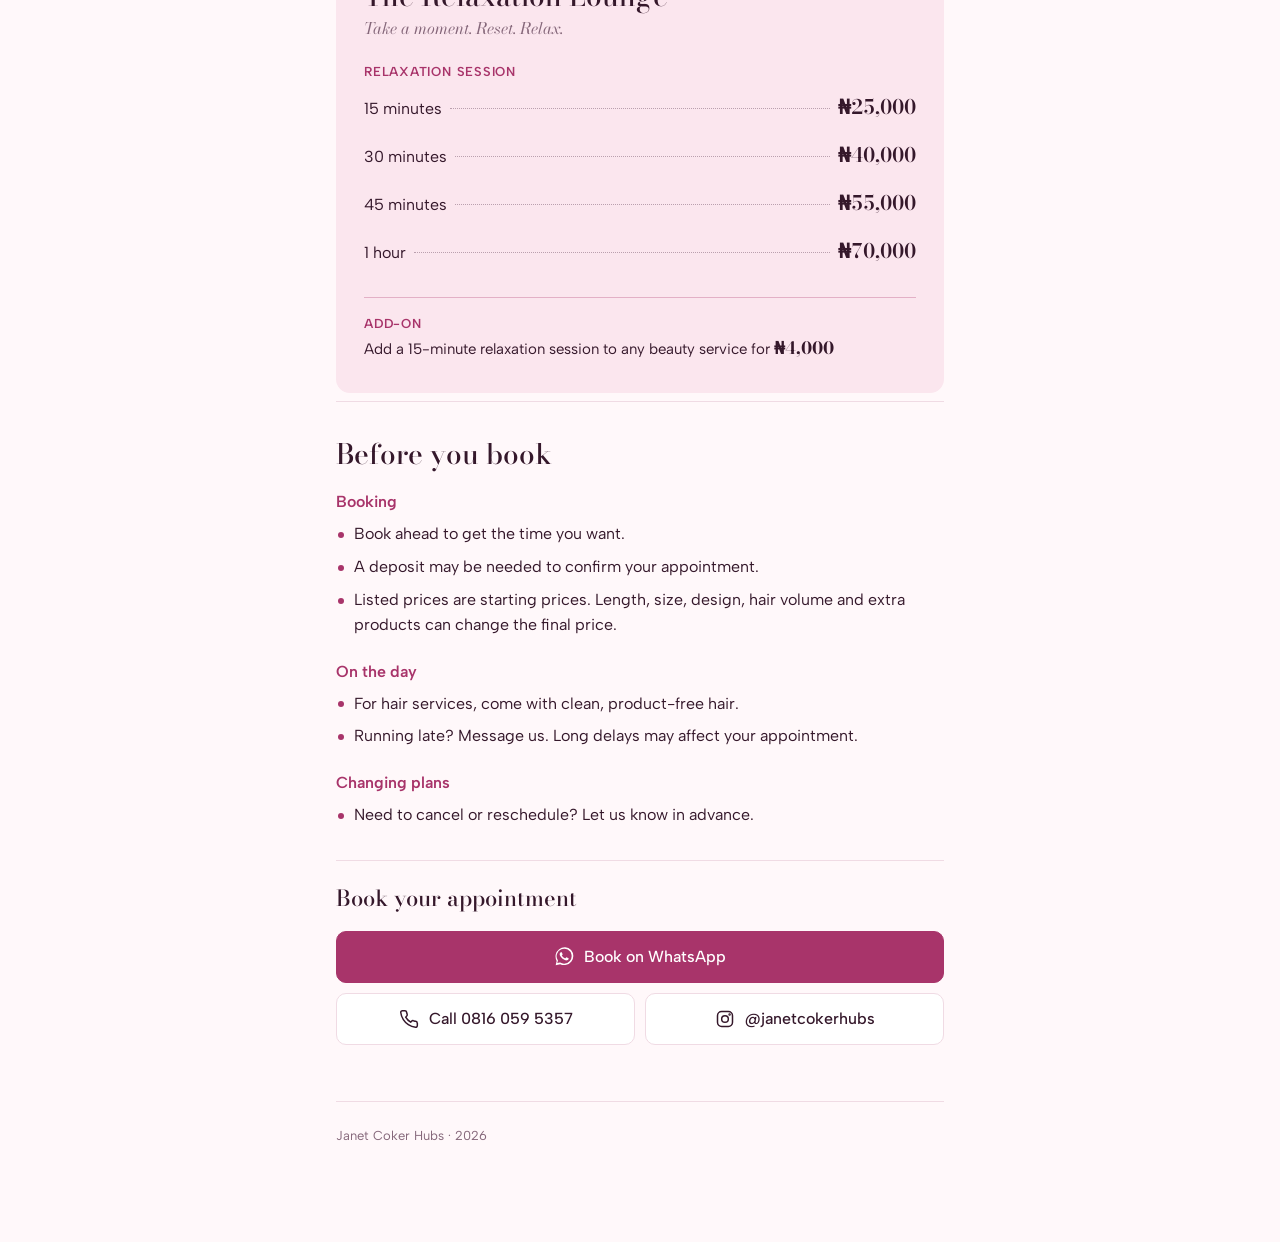
==== commit 29b619d9: "Present salon policy as 'Before you book' above the booking buttons Grouped by stage of a visit (boo" ====
--- a/index.html
+++ b/index.html
@@ -6,6 +6,7 @@
   <title>Janet Coker Hubs Price List</title>
   <meta name="description" content="Prices for braids, wig services, nails, lashes and relaxation at Janet Coker Hubs, 28 John Kayode Street, Bucknor Road, Lagos.">
   <meta name="theme-color" content="#6B1F4E">
+  <meta name="color-scheme" content="light only">
   <link rel="icon" href="data:image/svg+xml,%3Csvg xmlns='http://www.w3.org/2000/svg' viewBox='0 0 64 64'%3E%3Ccircle cx='32' cy='32' r='30' fill='%236B1F4E'/%3E%3Ccircle cx='32' cy='32' r='12' fill='%23FFBFD6'/%3E%3C/svg%3E">
   <link rel="preconnect" href="https://fonts.googleapis.com">
   <link rel="preconnect" href="https://fonts.gstatic.com" crossorigin>
@@ -46,7 +47,10 @@
     </p>
 
     <section class="book" id="book" aria-labelledby="book-title">
-      <h2 id="book-title">Book your appointment</h2>
+      <h2 id="book-title">Before you book</h2>
+      <div class="policy" id="policy-list"></div>
+
+      <h3 class="book__cta">Book your appointment</h3>
       <div class="book__actions">
         <a class="btn btn--primary" href="https://wa.me/2348160595357" target="_blank" rel="noopener">
           <svg viewBox="0 0 24 24" aria-hidden="true"><path d="M20.5 3.5A11 11 0 0 0 3.2 16.7L2 22l5.4-1.4A11 11 0 0 0 20.5 3.5zM12 20a8.9 8.9 0 0 1-4.6-1.3l-.3-.2-3.2.8.9-3.1-.2-.3A9 9 0 1 1 12 20zm4.9-6.7c-.3-.1-1.6-.8-1.8-.9-.3-.1-.4-.1-.6.1l-.8 1c-.2.2-.3.2-.6.1a7.4 7.4 0 0 1-3.6-3.2c-.3-.5.3-.4.8-1.4.1-.2 0-.3 0-.4l-.8-2c-.2-.5-.4-.4-.6-.4h-.5a1 1 0 0 0-.7.3 3 3 0 0 0-.9 2.2 5.1 5.1 0 0 0 1.1 2.7 11.7 11.7 0 0 0 4.5 4c1.7.7 2.3.8 3.2.6a2.7 2.7 0 0 0 1.8-1.2 2.2 2.2 0 0 0 .1-1.2c0-.1-.2-.2-.5-.3z"/></svg>
@@ -63,11 +67,6 @@
       </div>
     </section>
 
-    <section class="policy" id="policy" aria-labelledby="policy-title">
-      <h2 id="policy-title">Salon policy</h2>
-      <dl class="policy__list" id="policy-list"></dl>
-    </section>
-
     <footer class="footer">
       <p>Janet Coker Hubs &middot; <span id="year"></span></p>
     </footer>
--- a/styles.css
+++ b/styles.css
@@ -31,33 +31,6 @@
   color-scheme: light;
 }
 
-@media (prefers-color-scheme: dark) {
-  :root:not([data-theme="light"]) {
-    --bg: #1a0f16;
-    --surface: #241520;
-    --ink: #f7e8f0;
-    --muted: #b99aac;
-    --line: #3a2532;
-    --accent: #f08cb6;
-    --on-accent: #2a0d1f;
-    --accent-soft: #33192a;
-    --hero-bg: #4a1438;
-    color-scheme: dark;
-  }
-}
-:root[data-theme="dark"] {
-  --bg: #1a0f16;
-  --surface: #241520;
-  --ink: #f7e8f0;
-  --muted: #b99aac;
-  --line: #3a2532;
-  --accent: #f08cb6;
-  --on-accent: #2a0d1f;
-  --accent-soft: #33192a;
-  --hero-bg: #4a1438;
-  color-scheme: dark;
-}
-
 /* ============ Base ============ */
 *, *::before, *::after { box-sizing: border-box; }
 html { scroll-behavior: smooth; -webkit-text-size-adjust: 100%; }
@@ -94,33 +67,34 @@
   color: var(--hero-ink);
   padding-block: calc(40px + env(safe-area-inset-top, 0px)) 36px;
 }
-.hero .wrap { display: grid; gap: 14px; }
+.hero .wrap { display: grid; gap: 14px; justify-items: center; text-align: center; }
+/* Header text uses the sans face: solid strokes read better on the berry ground */
 .services-line {
-  font-size: var(--step--1);
-  letter-spacing: .08em;
+  font-size: .875rem;
+  font-weight: 500;
+  letter-spacing: .04em;
   color: var(--hero-accent);
 }
 .brand {
-  font-family: var(--display);
-  font-weight: 500;
-  font-size: var(--step-3);
-  line-height: 1;
-  letter-spacing: -.01em;
+  font-family: var(--body);
+  font-weight: 600;
+  font-size: clamp(2.25rem, 10vw, 3.25rem);
+  line-height: 1.05;
+  letter-spacing: -.02em;
 }
 .tagline {
   text-wrap: balance;
-  font-family: var(--display);
-  font-style: italic;
-  font-size: var(--step-1);
-  line-height: 1.3;
+  font-family: var(--body);
+  font-size: 1.125rem;
+  line-height: 1.4;
 }
 .address {
-  justify-self: start;
+  justify-self: center;
   margin-top: 6px;
   display: inline-flex; align-items: center; gap: 8px;
-  font-size: var(--step--1);
+  font-size: .9375rem;
   text-decoration: underline;
-  text-decoration-color: color-mix(in srgb, var(--hero-ink) 40%, transparent);
+  text-decoration-color: color-mix(in srgb, var(--hero-ink) 50%, transparent);
   text-underline-offset: 4px;
 }
 .address:hover { text-decoration-color: var(--hero-accent); }
@@ -291,19 +265,59 @@
   color: var(--muted);
 }
 
-/* ============ Booking ============ */
+/* ============ Before you book + booking ============ */
 .book {
   scroll-margin-top: calc(var(--toolbar-h) + env(safe-area-inset-top, 0px));
   padding-block: 36px 8px;
   border-top: 1px solid var(--line);
   display: grid;
-  gap: 18px;
-}
-.book h2, .policy h2 {
+  gap: 20px;
+}
+.book h2 {
   font-family: var(--display);
   font-weight: 500;
   font-size: var(--step-2);
   line-height: 1.15;
+}
+
+/* Policy: grouped by stage of a visit, full-size text in the main ink colour */
+.policy { display: grid; gap: 22px; }
+.policy__group { display: grid; gap: 8px; }
+.policy__group h3 {
+  font-size: 1rem;
+  font-weight: 600;
+  color: var(--accent);
+}
+.policy__group ul {
+  list-style: none;
+  margin: 0;
+  padding: 0;
+  display: grid;
+  gap: 8px;
+}
+.policy__group li {
+  position: relative;
+  padding-left: 18px;
+  font-size: 1rem;
+  line-height: 1.55;
+}
+.policy__group li::before {
+  content: "";
+  position: absolute;
+  left: 2px; top: .62em;
+  width: 6px; height: 6px;
+  border-radius: 50%;
+  background: var(--accent);
+}
+
+.book__cta {
+  margin-top: 12px;
+  padding-top: 24px;
+  border-top: 1px solid var(--line);
+  font-family: var(--display);
+  font-weight: 500;
+  font-size: 1.375rem;
+  line-height: 1.2;
 }
 .book__actions { display: grid; gap: 10px; }
 .btn {
@@ -325,17 +339,6 @@
   color: var(--on-accent);
 }
 .btn--primary:hover { filter: brightness(1.08); }
-
-/* ============ Policy ============ */
-.policy {
-  padding-block: 40px 0;
-  display: grid;
-  gap: 18px;
-}
-.policy__list { display: grid; gap: 16px; }
-.policy__list div { display: grid; gap: 2px; }
-.policy__list dt { font-weight: 600; }
-.policy__list dd { color: var(--muted); font-size: .9375rem; }
 
 /* ============ Footer & floating WhatsApp ============ */
 .footer {
@@ -366,7 +369,6 @@
   .section--featured { padding: 32px 28px; }
   .book__actions { grid-template-columns: 1fr 1fr; }
   .book__actions .btn--primary { grid-column: 1 / -1; }
-  .policy__list { grid-template-columns: 1fr 1fr; column-gap: 32px; }
 }
 
 @media (prefers-reduced-motion: reduce) {
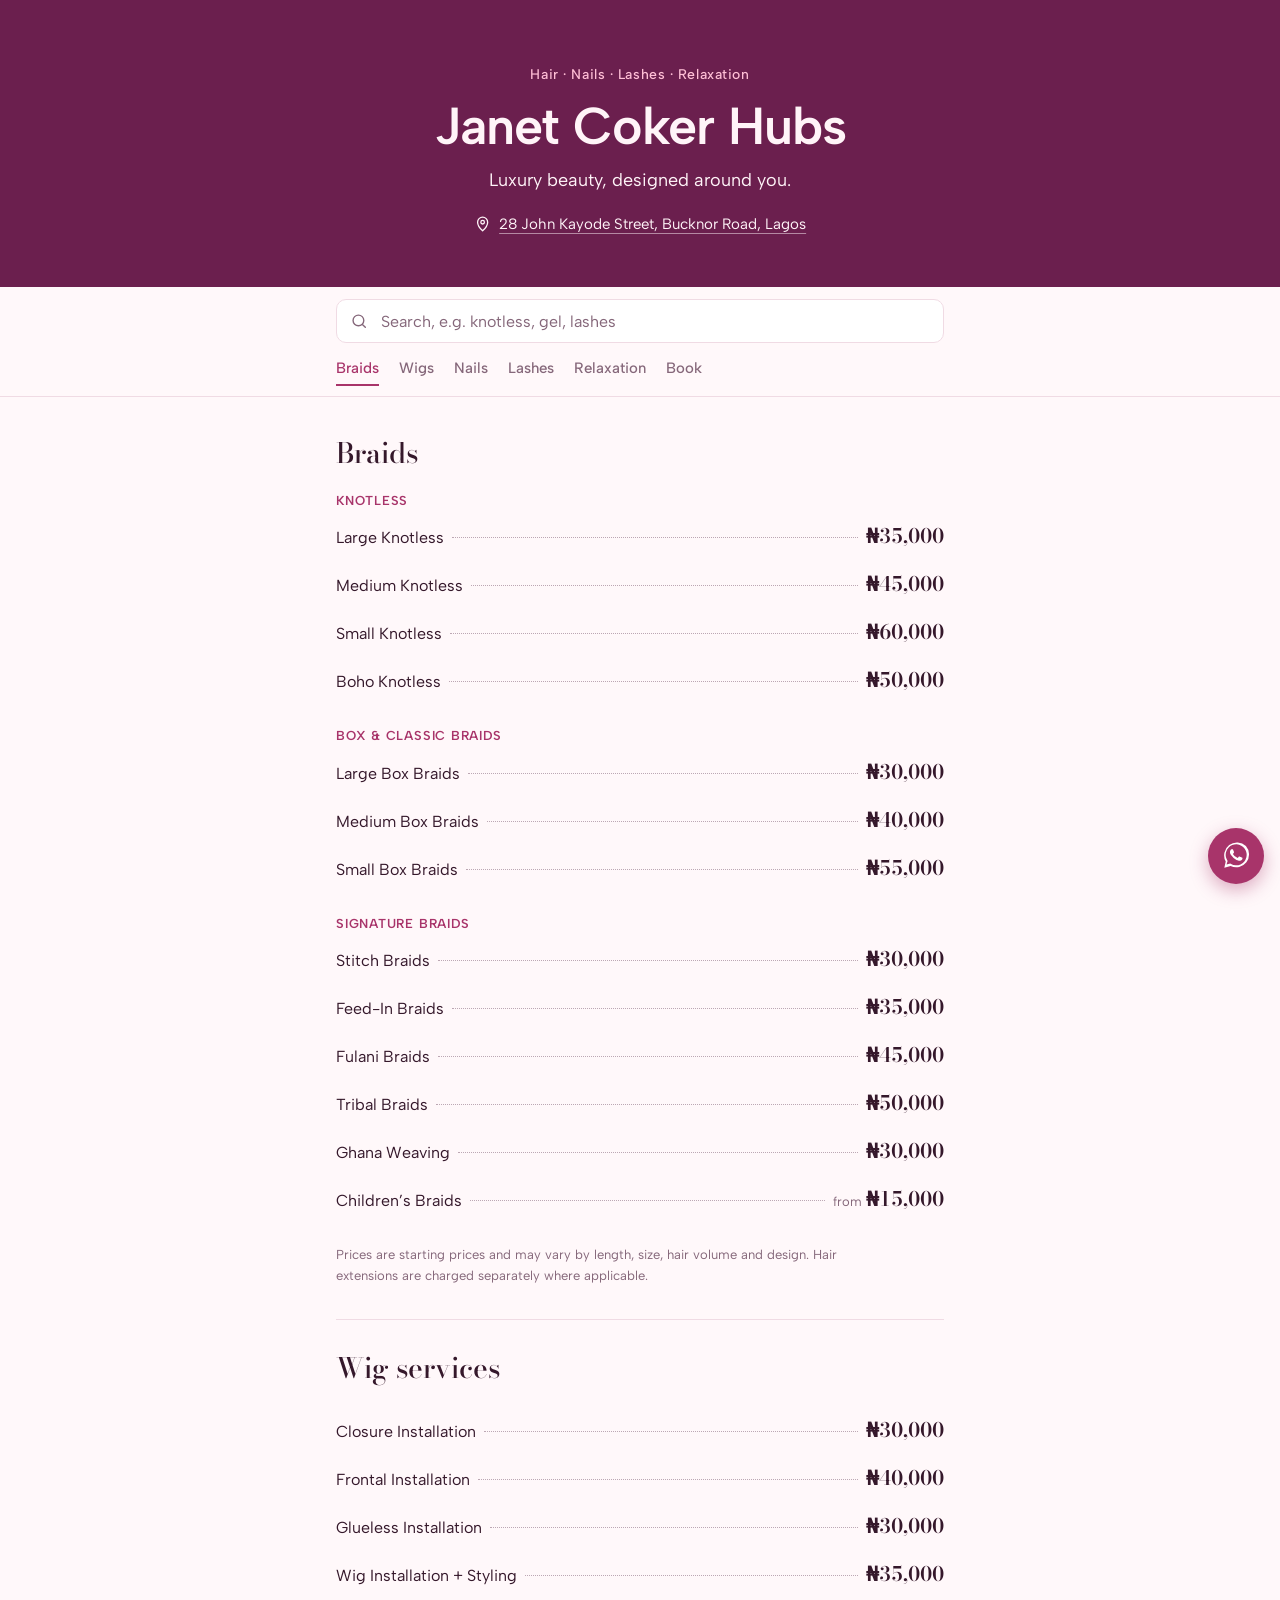
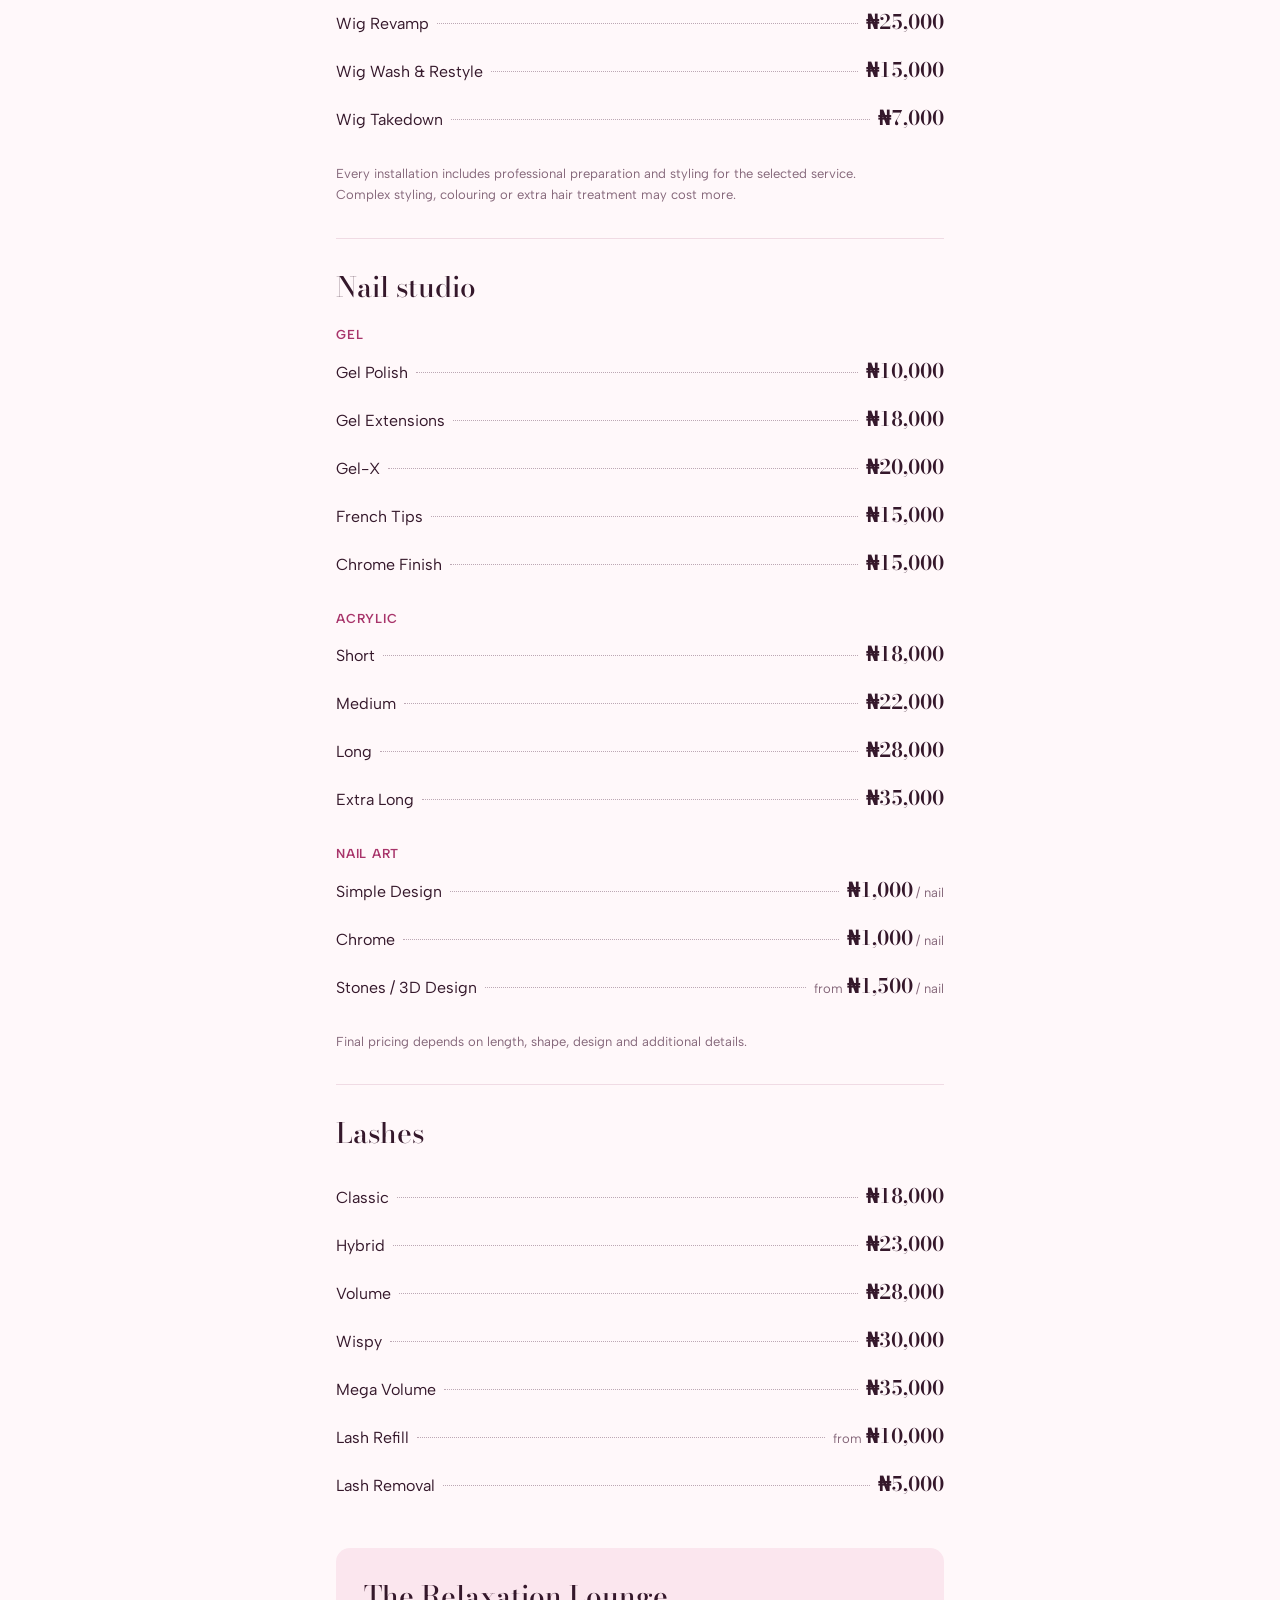
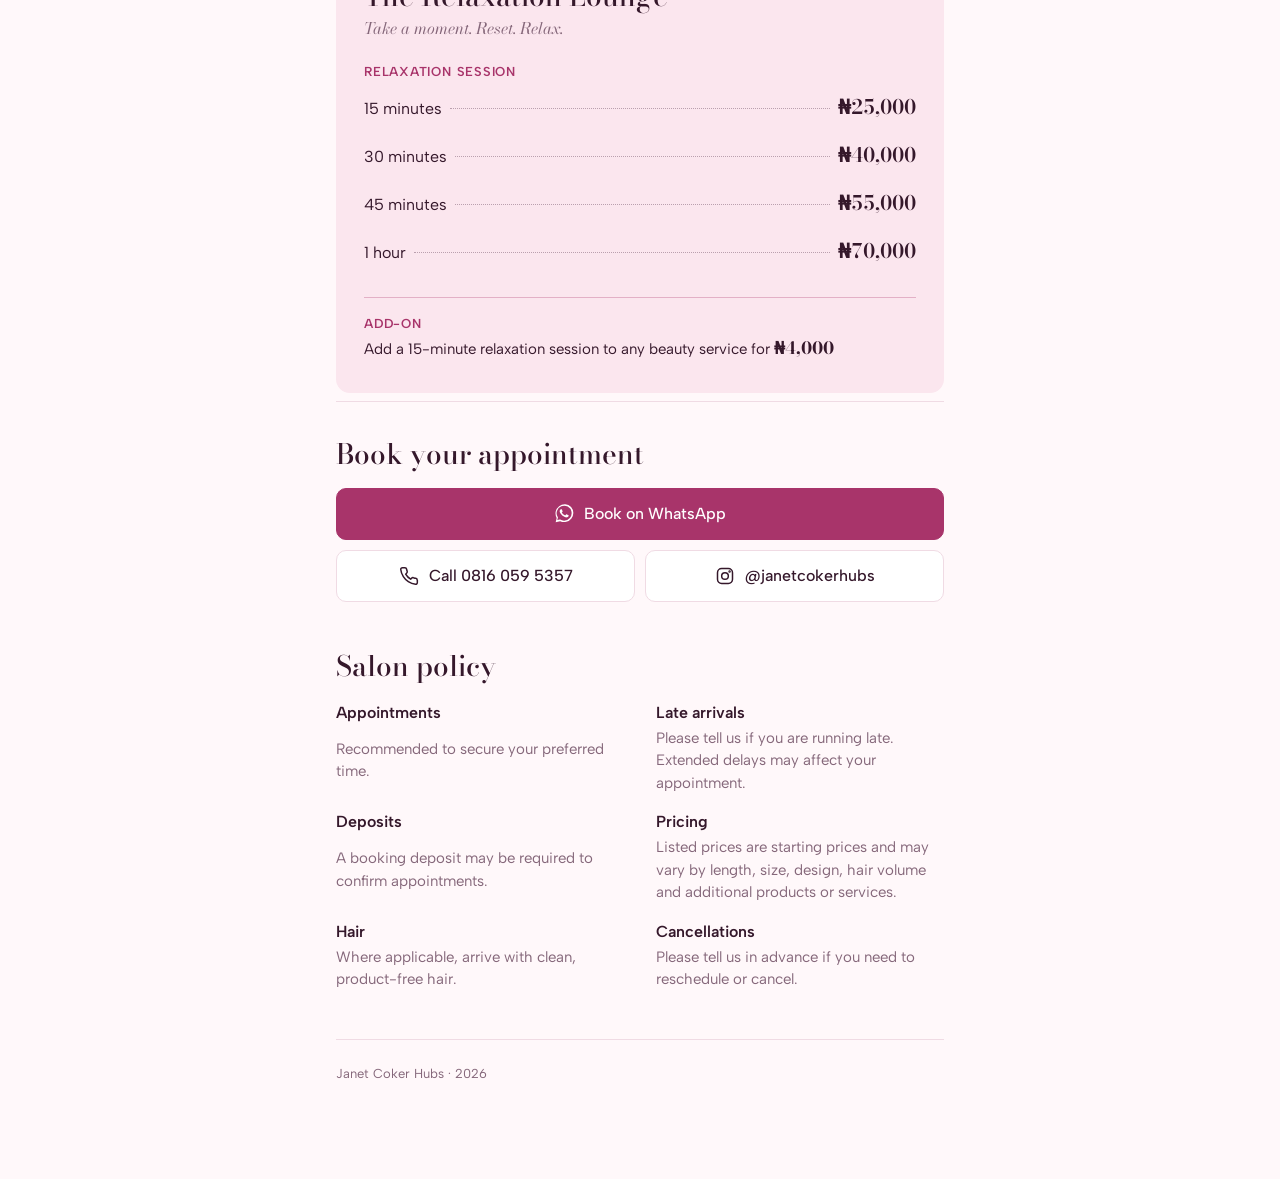
==== commit 31574be1: "Revert "Present salon policy as 'Before you book' above the booking buttons" This reverts commit 29b" ====
--- a/index.html
+++ b/index.html
@@ -47,10 +47,7 @@
     </p>
 
     <section class="book" id="book" aria-labelledby="book-title">
-      <h2 id="book-title">Before you book</h2>
-      <div class="policy" id="policy-list"></div>
-
-      <h3 class="book__cta">Book your appointment</h3>
+      <h2 id="book-title">Book your appointment</h2>
       <div class="book__actions">
         <a class="btn btn--primary" href="https://wa.me/2348160595357" target="_blank" rel="noopener">
           <svg viewBox="0 0 24 24" aria-hidden="true"><path d="M20.5 3.5A11 11 0 0 0 3.2 16.7L2 22l5.4-1.4A11 11 0 0 0 20.5 3.5zM12 20a8.9 8.9 0 0 1-4.6-1.3l-.3-.2-3.2.8.9-3.1-.2-.3A9 9 0 1 1 12 20zm4.9-6.7c-.3-.1-1.6-.8-1.8-.9-.3-.1-.4-.1-.6.1l-.8 1c-.2.2-.3.2-.6.1a7.4 7.4 0 0 1-3.6-3.2c-.3-.5.3-.4.8-1.4.1-.2 0-.3 0-.4l-.8-2c-.2-.5-.4-.4-.6-.4h-.5a1 1 0 0 0-.7.3 3 3 0 0 0-.9 2.2 5.1 5.1 0 0 0 1.1 2.7 11.7 11.7 0 0 0 4.5 4c1.7.7 2.3.8 3.2.6a2.7 2.7 0 0 0 1.8-1.2 2.2 2.2 0 0 0 .1-1.2c0-.1-.2-.2-.5-.3z"/></svg>
@@ -67,6 +64,11 @@
       </div>
     </section>
 
+    <section class="policy" id="policy" aria-labelledby="policy-title">
+      <h2 id="policy-title">Salon policy</h2>
+      <dl class="policy__list" id="policy-list"></dl>
+    </section>
+
     <footer class="footer">
       <p>Janet Coker Hubs &middot; <span id="year"></span></p>
     </footer>
--- a/styles.css
+++ b/styles.css
@@ -265,59 +265,19 @@
   color: var(--muted);
 }
 
-/* ============ Before you book + booking ============ */
+/* ============ Booking ============ */
 .book {
   scroll-margin-top: calc(var(--toolbar-h) + env(safe-area-inset-top, 0px));
   padding-block: 36px 8px;
   border-top: 1px solid var(--line);
   display: grid;
-  gap: 20px;
-}
-.book h2 {
+  gap: 18px;
+}
+.book h2, .policy h2 {
   font-family: var(--display);
   font-weight: 500;
   font-size: var(--step-2);
   line-height: 1.15;
-}
-
-/* Policy: grouped by stage of a visit, full-size text in the main ink colour */
-.policy { display: grid; gap: 22px; }
-.policy__group { display: grid; gap: 8px; }
-.policy__group h3 {
-  font-size: 1rem;
-  font-weight: 600;
-  color: var(--accent);
-}
-.policy__group ul {
-  list-style: none;
-  margin: 0;
-  padding: 0;
-  display: grid;
-  gap: 8px;
-}
-.policy__group li {
-  position: relative;
-  padding-left: 18px;
-  font-size: 1rem;
-  line-height: 1.55;
-}
-.policy__group li::before {
-  content: "";
-  position: absolute;
-  left: 2px; top: .62em;
-  width: 6px; height: 6px;
-  border-radius: 50%;
-  background: var(--accent);
-}
-
-.book__cta {
-  margin-top: 12px;
-  padding-top: 24px;
-  border-top: 1px solid var(--line);
-  font-family: var(--display);
-  font-weight: 500;
-  font-size: 1.375rem;
-  line-height: 1.2;
 }
 .book__actions { display: grid; gap: 10px; }
 .btn {
@@ -339,6 +299,17 @@
   color: var(--on-accent);
 }
 .btn--primary:hover { filter: brightness(1.08); }
+
+/* ============ Policy ============ */
+.policy {
+  padding-block: 40px 0;
+  display: grid;
+  gap: 18px;
+}
+.policy__list { display: grid; gap: 16px; }
+.policy__list div { display: grid; gap: 2px; }
+.policy__list dt { font-weight: 600; }
+.policy__list dd { color: var(--muted); font-size: .9375rem; }
 
 /* ============ Footer & floating WhatsApp ============ */
 .footer {
@@ -369,6 +340,7 @@
   .section--featured { padding: 32px 28px; }
   .book__actions { grid-template-columns: 1fr 1fr; }
   .book__actions .btn--primary { grid-column: 1 / -1; }
+  .policy__list { grid-template-columns: 1fr 1fr; column-gap: 32px; }
 }
 
 @media (prefers-reduced-motion: reduce) {
